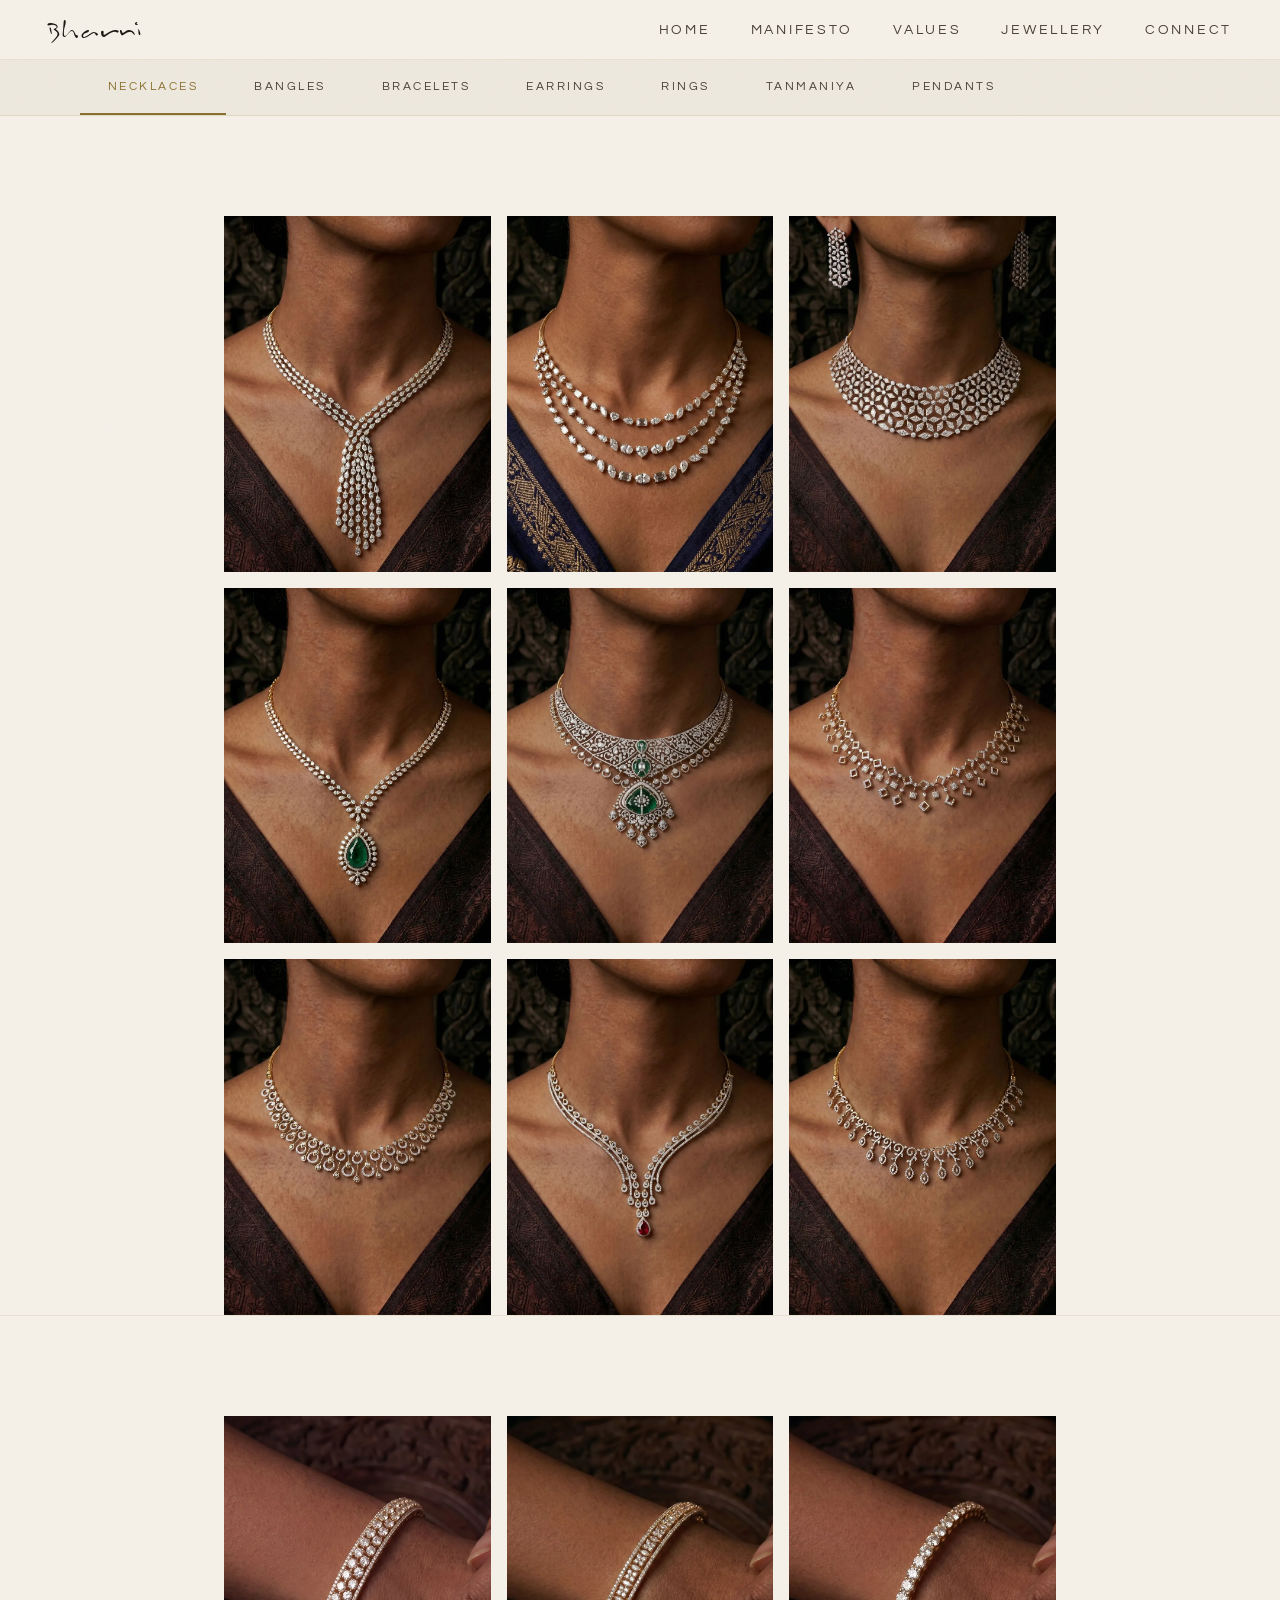
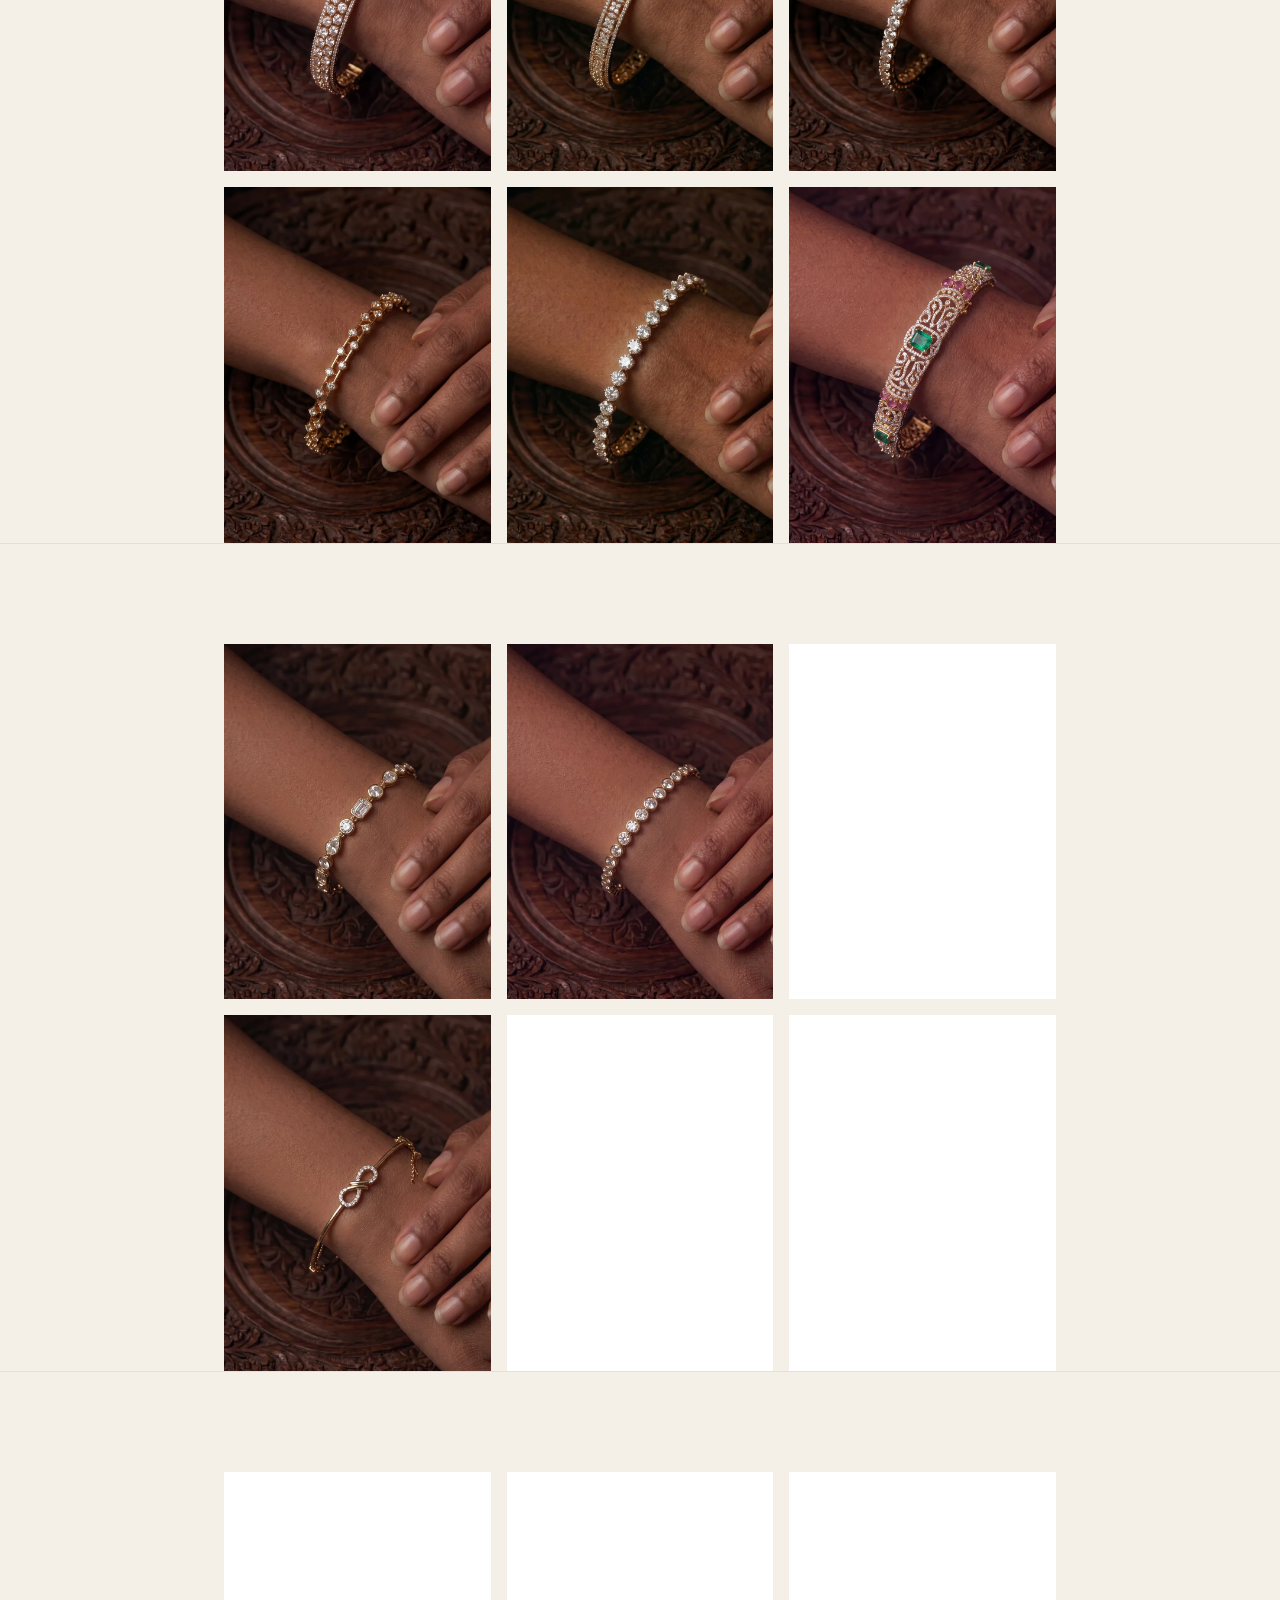
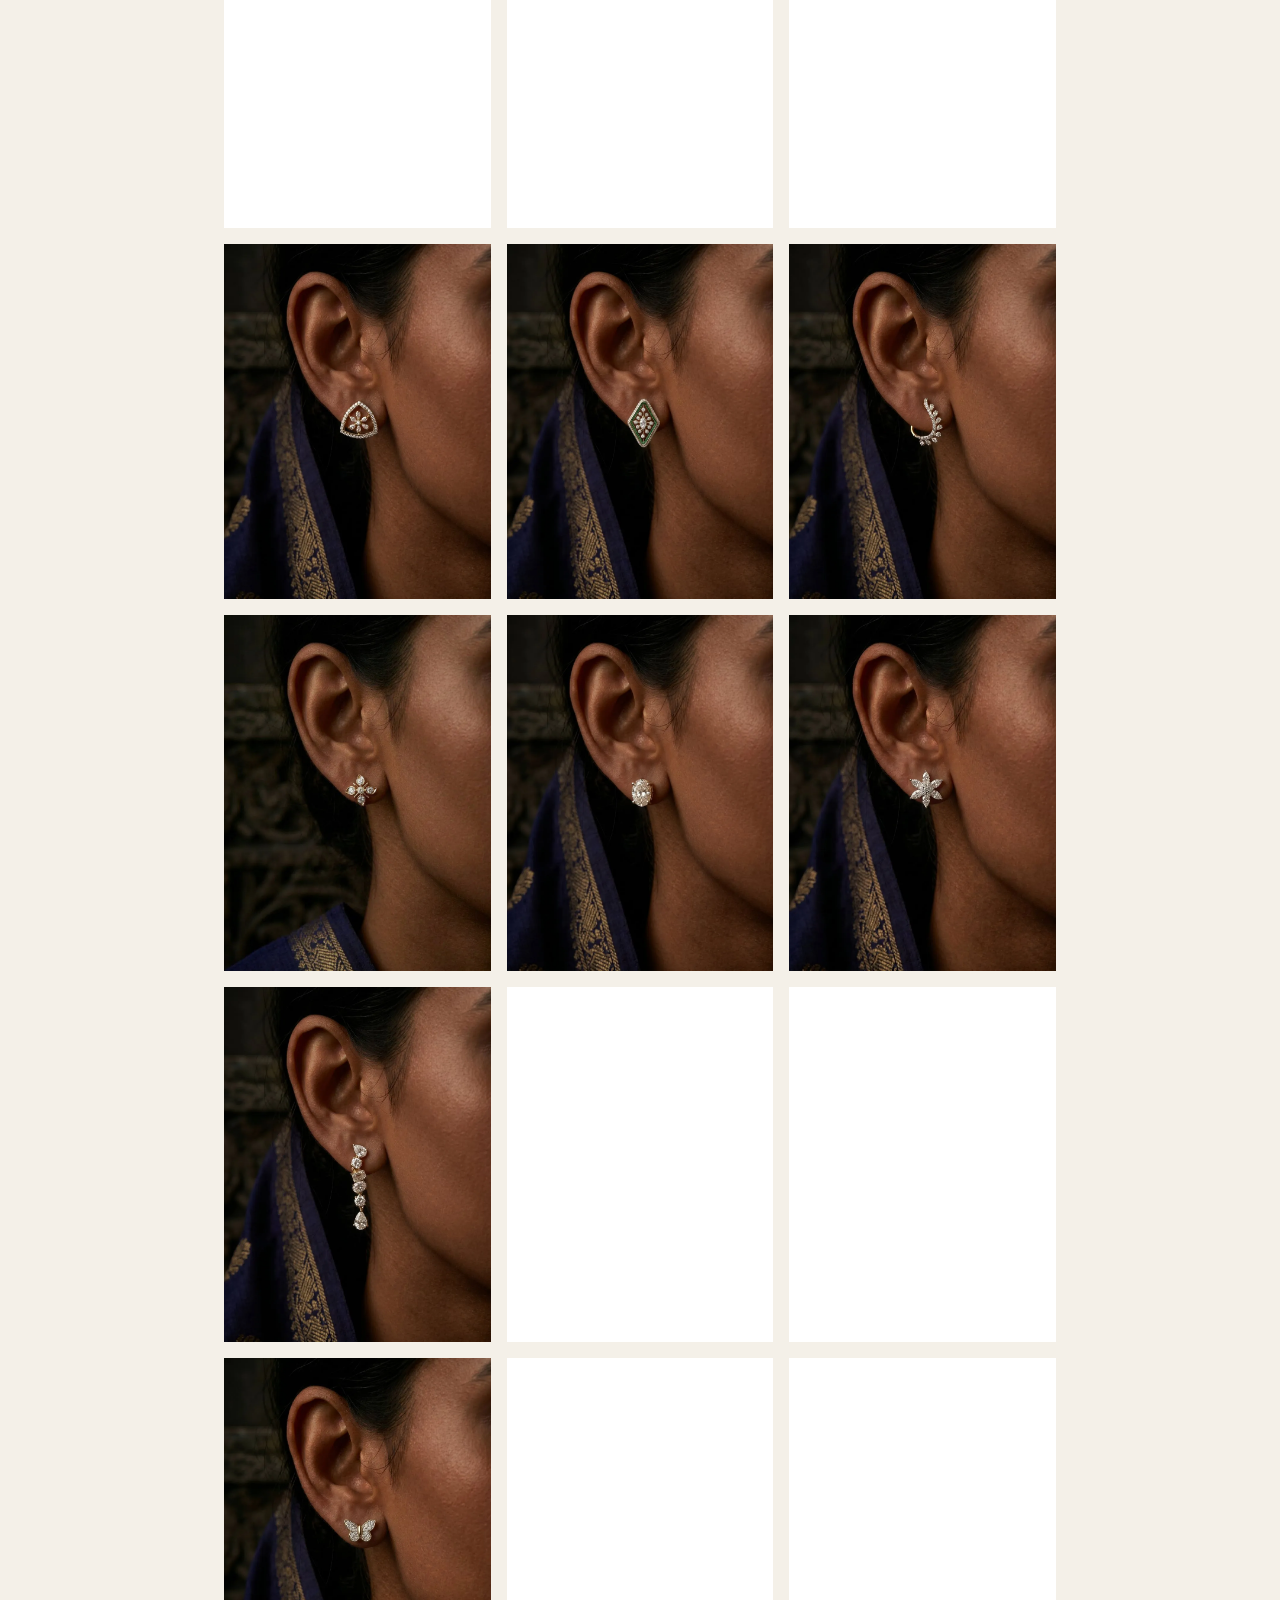
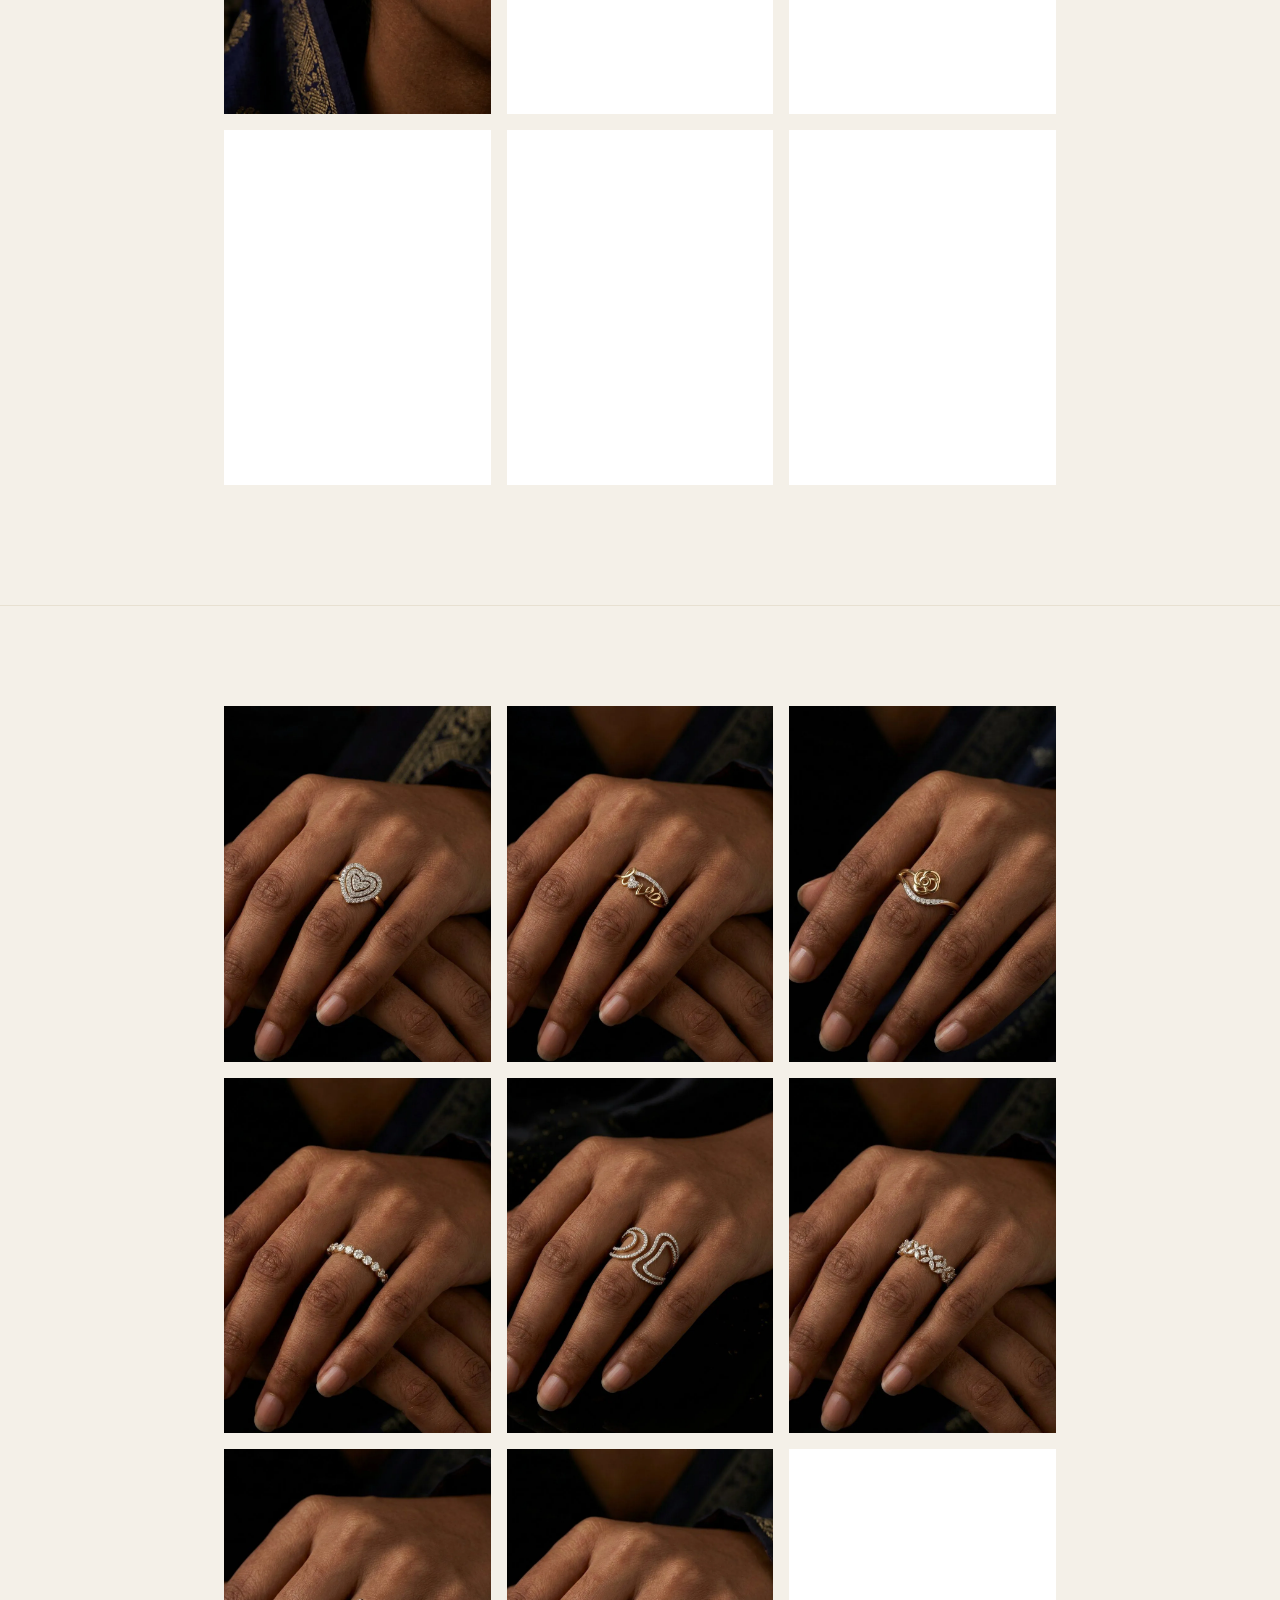
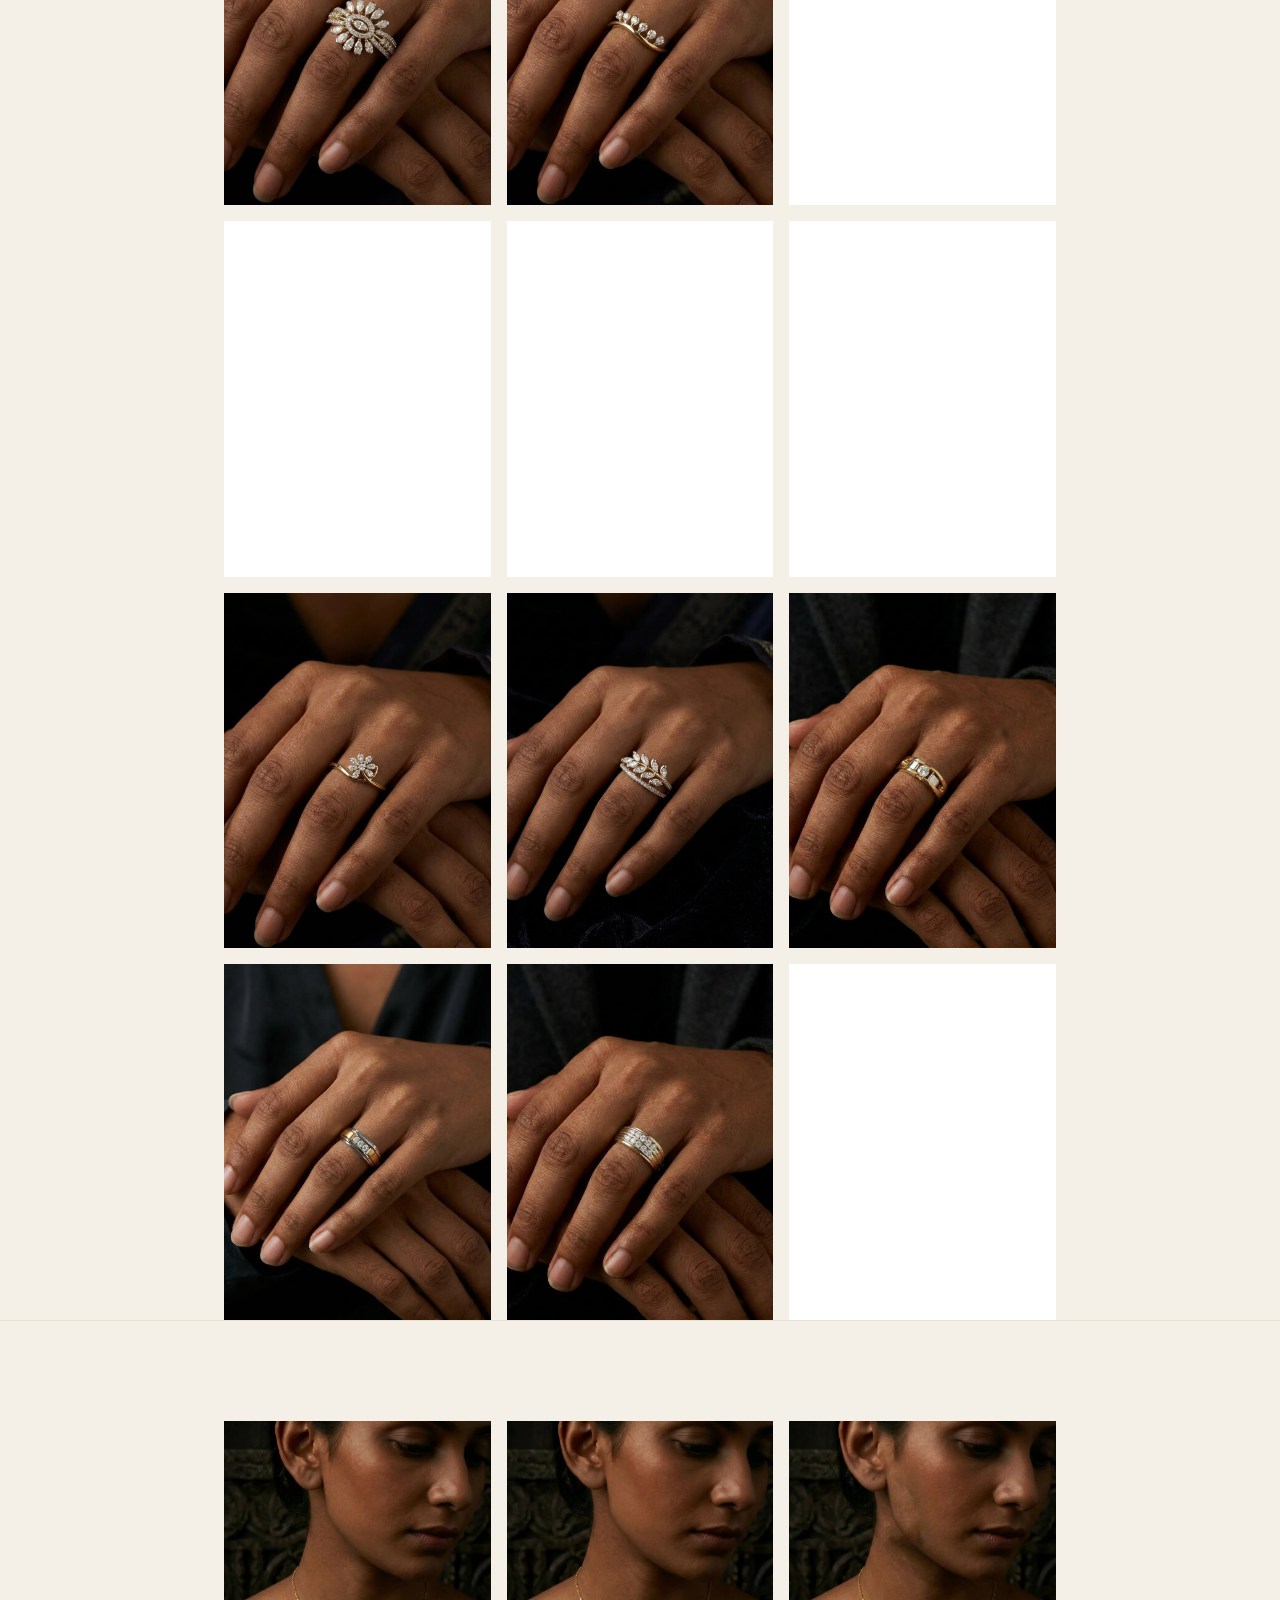
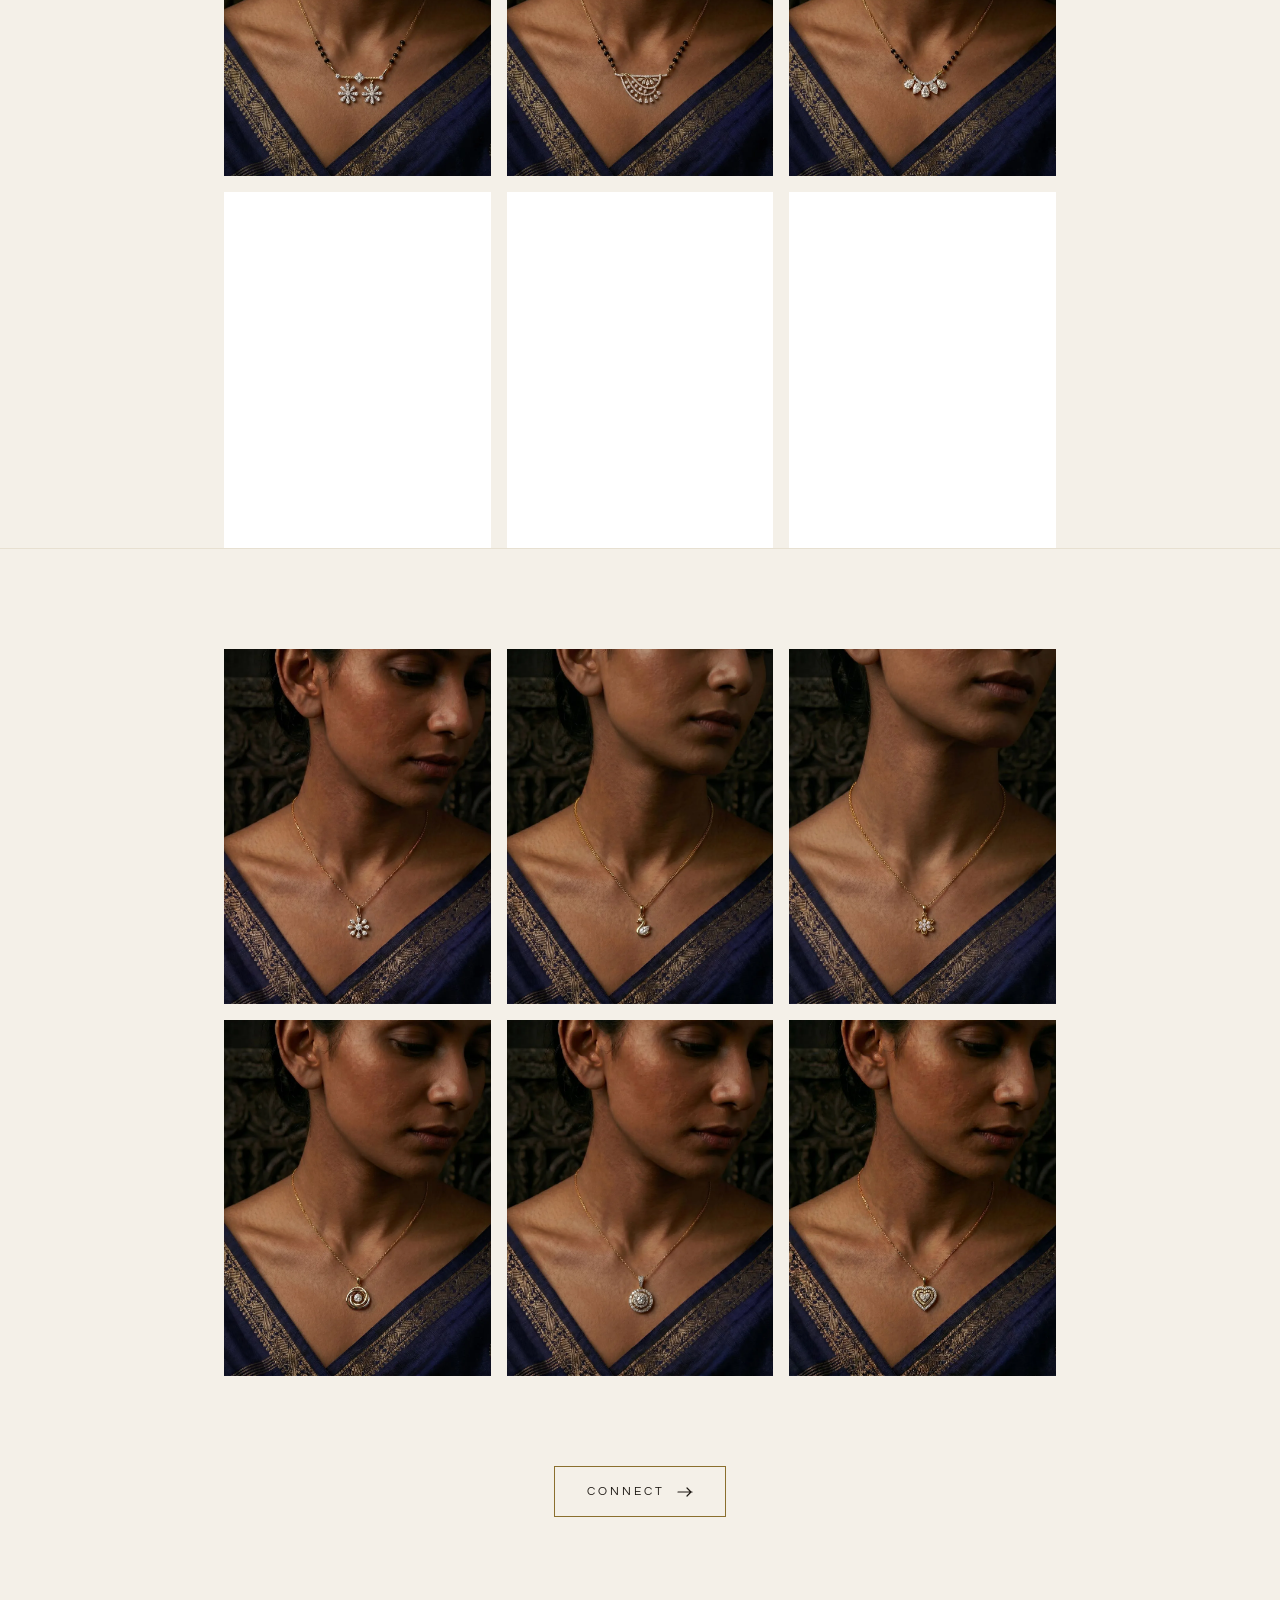
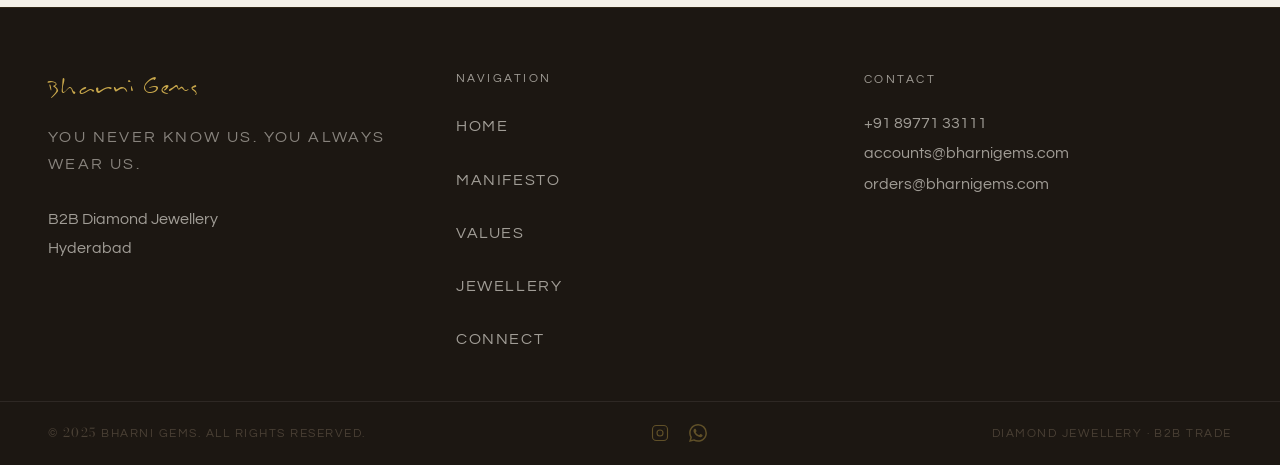
==== pages/collections_light.html @ ff501862 "Initial commit" ====
<!DOCTYPE html>
<html lang="en">
<head>
  <meta charset="UTF-8">
  <meta name="viewport" content="width=device-width, initial-scale=1.0">
  <link rel="preconnect" href="https://fonts.googleapis.com">
  <link rel="preconnect" href="https://fonts.gstatic.com" crossorigin>
  <link rel="stylesheet" href="https://fonts.googleapis.com/css2?family=Questrial&family=Cinzel:wght@400;500&family=Bodoni+Moda:opsz,wght@6..96,400;6..96,500&display=swap">

  <title>Collections — Bharni</title>
  <link rel="stylesheet" href="../assets/css/global.css">
  <style>
    /* ── Sticky tab nav ─────────────────────────────────────── */
    .cat-tabs {
      position: sticky; top: calc(60px + env(safe-area-inset-top, 0px)); z-index: 100;
      display: flex; gap: 0;
      background: #ede8de;
      border-bottom: 1px solid var(--line);
      padding: 0 80px;
      overflow-x: auto; scrollbar-width: none;
      transition: top 0.3s cubic-bezier(0.4,0,0.2,1);
    }
    .cat-tabs::-webkit-scrollbar { display: none; }
    .cat-tab {
      font-family: var(--font-body);
      font-size: 0.78rem; font-weight: 400;
      letter-spacing: 0.2em; text-transform: uppercase;
      color: #4a4035; padding: 20px 28px;
      border-bottom: 2px solid transparent;
      cursor: pointer; background: none;
      border-top: none; border-left: none; border-right: none;
      white-space: nowrap;
      transition: color 0.2s, border-color 0.2s;
    }
    .cat-tab:hover { color: var(--gold); }
    .cat-tab.active { color: var(--gold); border-bottom-color: var(--gold); }

    /* ── Page body ──────────────────────────────────────────── */
    .coll-body { padding: 0 0 120px; }

    /* ── Category section ───────────────────────────────────── */
    .cat-section {
      padding-top: 100px;
      border-top: 1px solid rgba(138,111,46,0.1);
    }
    .cat-section:first-child { border-top: none; }

    /* ── Category header ────────────────────────────────────── */
    .cat-header {
      text-align: center;
      padding: 0 80px 80px;
      border-bottom: 1px solid var(--line);
      margin-bottom: 100px;
    }
    .cat-header .section-label { display: block; margin-bottom: 16px; }
    .cat-title {
      font-family: var(--font-display);
      font-size: clamp(3rem, 6vw, 5.5rem);
      font-weight: 300; line-height: 1;
      color: #1c1712;
    }
    .cat-title em { color: var(--gold); font-style: normal; }
    .cat-desc {
      font-family: var(--font-display);
      font-size: 1.38rem; letter-spacing: 0.06em;
      color: #3a3028; margin-top: 20px;
    }

    /* ── Grid ───────────────────────────────────────────────── */
    .product-grid {
      width: 65%; margin: 0 auto;
      display: grid;
      grid-template-columns: repeat(3, 1fr);
      gap: 16px;
    }

    /* ── Card ───────────────────────────────────────────────── */
    .pcard {
      display: block; text-decoration: none;
      position: relative; background: #f4f0e8;
      overflow: hidden; cursor: pointer;
      transition: opacity 0.4s ease;
    }
    .pcard:hover { opacity: 0.85; }
    .pcard::after {
      content: ''; position: absolute; inset: 0;
      border: 1px solid rgba(201,168,76,0);
      transition: border-color 0.4s ease;
      pointer-events: none; z-index: 3;
    }
    .pcard:hover::after { border-color: rgba(201,168,76,0.5); }
    .pcard__images {
      position: relative; aspect-ratio: 3/4;
      overflow: hidden; background: #f4f0e8;
    }
    .pcard__img-product,
    .pcard__img-model {
      position: absolute; inset: 0;
      width: 100%; height: 100%;
      transition: opacity 0.7s ease;
    }
    .pcard__img-product { object-fit: cover; opacity: 1; z-index: 1; }
    .pcard__img-model   { object-fit: contain; background: inherit; opacity: 0; z-index: 2; padding: 8%; }
    @media (hover: hover) {
      .pcard:hover .pcard__img-product { opacity: 0; }
      .pcard:hover .pcard__img-model   { opacity: 1; }
    }
    .pcard.flipped .pcard__img-product { opacity: 0; }
    .pcard.flipped .pcard__img-model   { opacity: 1; }

    /* ── Trade bar ──────────────────────────────────────────── */
    .trade-bar {
      width: 65%; margin: 80px auto 0;
      padding: 52px 64px;
      background: #ede8de;
      border: 1px solid rgba(138,111,46,0.15);
      display: flex; align-items: center;
      justify-content: space-between; gap: 40px;
    }
    .trade-bar h3 {
      font-family: var(--font-display);
      font-size: clamp(1.495rem, 2.3vw, 1.84rem); font-weight: 400; letter-spacing: 0.05em;
      color: #1c1712; margin-bottom: 8px;
    }
    .trade-bar p { font-size: 1.38rem; letter-spacing: 0.02em; color: #3a3028; }

    /* ── Section spacer ─────────────────────────────────────── */
    .section-end { padding-bottom: 120px; }
    .coll-cta { padding: 90px clamp(24px,6vw,80px); text-align: center; background: #f4f0e8; }

    .single-trade-bar {
      display: flex;
      align-items: center;
      justify-content: space-between;
      padding: 32px 80px;
      border-top: 1px solid var(--line);
      margin-top: 40px;
    }

    .single-trade-bar p {
      font-size: 1.38rem;
      color: #3a3028;
      letter-spacing: 0.04em;
    }

    /* ── Mobile ──────────────────────────────────────────── */
    @media (max-width: 768px) {
      /* Scrollable tabs - no wrapping */
      .cat-tabs {
        padding: 0 12px;
        top: calc(56px + env(safe-area-inset-top, 0px));
        gap: 4px;
        justify-content: flex-start;
        overflow-x: auto;
        -webkit-overflow-scrolling: touch;
        scrollbar-width: none;
        flex-wrap: nowrap;
      }
      .cat-tabs::-webkit-scrollbar { display: none; }
      /* When nav hides, tabs slide flush to top as one unit */
      .nav-hidden ~ * .cat-tabs,
      .cat-tabs.tabs-hidden { top: 0 !important; }
      .cat-tab {
        font-size: 0.78rem;
        padding: 12px 14px;
        letter-spacing: 0.14em;
        flex-shrink: 0;
        white-space: nowrap;
      }
      .cat-section   { padding-top: 60px; }
      .cat-header    { padding: 0 16px 28px; margin-bottom: 32px; }
      .cat-header h2,
      .cat-title     { font-size: clamp(3rem, 6vw, 5.5rem); }
      .product-grid  { width: 100%; padding: 0 12px; grid-template-columns: 1fr; gap: 12px; }
      .collections-end-cta { padding: 56px 16px; }
      .trade-bar     { width: 100%; padding: 28px 16px; flex-direction: column; gap: 16px; text-align: center; }
    }

    /* ── Small mobile ─────────────────────────────────────── */
    @media (max-width: 430px) {
      .product-grid  { padding: 0 8px; gap: 6px; }
      .cat-header    { padding: 0 12px 24px; }
    }


  

    </style>



  <style>
/* ── LIGHT THEME — loaded last, overrides all ── */
/* ═══════════════════════════════════════════════════════════════
   BHARNI GEMS — LIGHT / CREAM THEME
   Premium cream ground. Deep ink. Warm gold.
   Same DNA, different mood. Every page, fully considered.
   ═══════════════════════════════════════════════════════════════ */

/* ── Token Overrides ────────────────────────────────────────── */
:root {
  --black:        #f4f0e8;
  --obsidian:     #ede8de;
  --obsidian-2:   #e5dfd3;
  --obsidian-3:   #d9d1c4;
  --gold:         #8a6f2e;
  --gold-light:   #9a7f3a;
  --gold-dim:     #b89840;
  --champagne:    #1c1712;
  --champagne-2:  #2e261c;
  --white:        #1c1712;
  --muted:        #4a4035;
  --line:         rgba(138,111,46,0.18);
}

/* ── Base ───────────────────────────────────────────────────── */
body           { background: #f4f0e8 !important; color: #1c1712 !important; }
.reveal { opacity: 1 !important; transform: none !important; }

body::before   { opacity: 0.18 !important; }

::-webkit-scrollbar-track { background: #f4f0e8 !important; }
::-webkit-scrollbar-thumb { background: #b89840 !important; }
::selection    { background: rgba(138,111,46,0.2) !important; color: #1c1712 !important; }

/* ── Nav ────────────────────────────────────────────────────── */
/* Nav is ALWAYS opaque cream on the jewellery page (content is always beneath it) */
.nav, .nav.scrolled { background: #f4f0e8 !important; border-color: rgba(138,111,46,0.12) !important; }
.nav { padding-top: env(safe-area-inset-top, 0px); height: calc(var(--nav-h) + env(safe-area-inset-top, 0px)) !important; box-sizing: border-box; }
/* Fill the notch/status-bar strip above the nav with the same cream so nothing shows through */
.nav::before { content: ''; position: absolute; left: 0; right: 0; bottom: 100%; height: env(safe-area-inset-top, 0px); background: #f4f0e8; }
/* The category tab bar also always opaque, sitting flush under the nav */
.cat-tabs { background: #ede8de !important; }
.nav[data-bg="light"] .nav__logo { color: #1c1712 !important; }
.nav[data-bg="light"] .nav__logo:hover span { color: #8a6f2e !important; }
.nav[data-bg="light"] .nav__links a { color: #4a4035 !important; }
.nav[data-bg="light"] .nav__links a:hover, .nav[data-bg="light"] .nav__links a.active { color: #8a6f2e !important; }
.nav[data-bg="dark"] .nav__hamburger span { background: #ffffff !important; }
.nav[data-bg="light"] .nav__hamburger span { background: #1c1712 !important; }
.nav[data-bg="brown"] .nav__hamburger span { background: #ffffff !important; }
/* Mobile overlay — keep dark */
@media (max-width:768px) {
  .nav__links  { background: rgba(28,23,18,0.98) !important; }
  .nav__links a { color: #f4f0e8 !important; }
  .nav__links a.active { color: #c9a84c !important; }
}

/* ── Typography ─────────────────────────────────────────────── */
em             { color: #8a6f2e !important; }
.section-label { color: #8a6f2e !important; }
.display-1, .display-2, .display-3 { color: #1c1712 !important; }
.body-text     { color: #2e261c !important; }
.t-whisper     { color: #3a3028 !important; }
.t-statement   { color: #1c1712 !important; }
.t-statement em{ color: #8a6f2e !important; }
.gold-rule     { background: #8a6f2e !important; }
.divider::before, .divider::after { background: linear-gradient(90deg,transparent,rgba(138,111,46,0.25),transparent) !important; }
.divider__diamond { background: #8a6f2e !important; }

/* ── Buttons ────────────────────────────────────────────────── */
.btn           { color: #1c1712 !important; border-color: #8a6f2e !important; background: transparent !important; }
.btn:hover     { background: #8a6f2e !important; color: #f4f0e8 !important; }

/* ── Page hero (inner pages) ────────────────────────────────── */
.page-hero     { border-bottom-color: rgba(138,111,46,0.15) !important; }
.page-hero__bg { background: linear-gradient(145deg, #e5dfd3 0%, #cec6b8 100%) !important; }
.page-hero__bg::after { background: linear-gradient(to top, #f4f0e8, transparent) !important; }
.page-hero__title { color: #1c1712 !important; }
.page-hero__number { color: rgba(138,111,46,0.07) !important; }

/* ── Trade CTA — dark block for contrast punch ──────────────── */
.trade-cta              { background: #1c1712 !important; }
.trade-cta .section-label { color: rgba(201,168,76,0.65) !important; }
.trade-cta__title       { color: #f4f0e8 !important; }
.trade-cta__title em    { color: #c9a84c !important; }
.trade-cta__sub         { color: rgba(244,240,232,0.72) !important; }
.trade-cta__corner      { border-color: rgba(201,168,76,0.25) !important; }
.trade-cta .btn         { color: #f4f0e8 !important; border-color: rgba(201,168,76,0.4) !important; }
.trade-cta .btn:hover   { background: #c9a84c !important; color: #1c1712 !important; border-color: #c9a84c !important; }

/* ── Footer — keep dark ─────────────────────────────────────── */
footer, footer .footer  { background: #1c1712 !important; }
.footer__brand          { color: #c9a84c !important; }
.footer__tagline        { color: rgba(244,240,232,0.5) !important; }
.footer__links a, .footer__contact a { color: rgba(244,240,232,0.62) !important; }
.footer__links a:hover, .footer__contact a:hover { color: #c9a84c !important; }
.footer__bottom         { border-top-color: rgba(244,240,232,0.08) !important; }
.footer__copy           { color: rgba(244,240,232,0.32) !important; }
.footer__social-link    { color: rgba(201,168,76,0.4) !important; }
.footer__social-link:hover { color: #c9a84c !important; }
footer p[style]         { color: rgba(244,240,232,0.62) !important; }

/* ════════════════════════════════════════
   HOME PAGE (index.html / index_light.html)
   ════════════════════════════════════════ */

/* Hero video stays dark — it's a full-bleed video */
/* Hero video — keep overlay exactly as dark, no change */
/* .hero__overlay intentionally NOT overridden */
.hero__tagline  { color: #8a6f2e !important; }
.hero__scroll-label { color: #8a6f2e !important; }
.hero__scroll-line  { background: #8a6f2e !important; }
.hero__corner   { border-color: rgba(138,111,46,0.3) !important; }

/* Philosophy */
.philosophy     { background: #ede8de !important; }
.philosophy__quote { color: #1c1712 !important; }
.philosophy__quote em { color: #8a6f2e !important; }
.philosophy .body-text { color: #3a3028 !important; }

/* Collections section */
.collections    { background: #f4f0e8 !important; }
.coll-meta      { background: #f4f0e8 !important; }
.coll-meta__name { color: #1c1712 !important; }
.coll-corner    { border-color: rgba(138,111,46,0.25) !important; }

/* 7P's */
.values         { background: #f4f0e8 !important; }
.values__intro .display-2 { color: #1c1712 !important; }
.values__body-text { color: rgba(28,23,18,0.6) !important; }
.p-scene        { border-top-color: rgba(138,111,46,0.12) !important; }
.p-scene__title { color: #1c1712 !important; }
.p-scene__rule  { background: #8a6f2e !important; }
.p-scene__hook  { color: #8a6f2e !important; }
.p-scene__text  { color: rgba(28,23,18,0.72) !important; }
.p-motif-stroke      { stroke: rgba(138,111,46,0.5) !important; }
.p-motif-stroke-soft { stroke: rgba(138,111,46,0.28) !important; }
.p-motif-fill-soft   { fill:   rgba(138,111,46,0.06) !important; }

/* ════════════════════════════════════════
   COLLECTIONS PAGE
   ════════════════════════════════════════ */
.cat-tabs       { background: #ede8de !important; border-bottom-color: rgba(138,111,46,0.15) !important; }
.cat-tab        { color: #4a4035 !important; }
.cat-tab:hover  { color: #8a6f2e !important; }
.cat-tab.active { color: #8a6f2e !important; border-bottom-color: #8a6f2e !important; }
.cat-section    { border-top-color: rgba(138,111,46,0.12) !important; }
.cat-header     { border-bottom-color: rgba(138,111,46,0.12) !important; }
.cat-title      { color: #1c1712 !important; }
.cat-desc       { color: #3a3028 !important; }
.pcard          { background: #e5dfd3 !important; }
.pcard::after   { border-color: rgba(138,111,46,0) !important; }
.pcard:hover::after { border-color: rgba(138,111,46,0.4) !important; }
.pcard__images  { background: #d9d1c4 !important; }
/* Product images stay as-is on cream — natural light look */
.trade-bar      { background: #ede8de !important; border-color: rgba(138,111,46,0.15) !important; }
.trade-bar h3   { color: #1c1712 !important; }
.trade-bar p    { color: #3a3028 !important; }
.single-trade-bar { border-top-color: rgba(138,111,46,0.12) !important; }
.single-trade-bar p { color: #3a3028 !important; }

/* ════════════════════════════════════════
   MANIFESTO PAGE
   ════════════════════════════════════════ */

/* Video hero — stays dark naturally (video bg) */
/* Content below the video */
.manifesto-body { background: #f4f0e8 !important; }
.manifesto-body p { color: rgba(28,23,18,0.85) !important; }
.manifesto-body h2 { color: rgba(138,111,46,0.8) !important; }
.manifesto-body h2::before { background: rgba(138,111,46,0.35) !important; }
.manifesto-intro { color: #1c1712 !important; border-bottom-color: rgba(138,111,46,0.15) !important; }
.manifesto-intro .intro-quiet { color: rgba(28,23,18,0.82) !important; }
.manifesto-section { border-bottom-color: rgba(138,111,46,0.12) !important; }
.manifesto-pull { color: #1c1712 !important; }
.manifesto-pull em { color: #8a6f2e !important; }
.t-statement    { color: #1c1712 !important; }
.hl             { color: #1c1712 !important; border-bottom-color: rgba(138,111,46,0.3) !important; }
.hl-gold        { color: #8a6f2e !important; }
/* 7P grid on manifesto */
.seven-p        { background: rgba(138,111,46,0.12) !important; border-color: rgba(138,111,46,0.12) !important; }
.seven-p__item  { background: #f4f0e8 !important; }
.seven-p__item:hover { background: #ede8de !important; }
.seven-p__num   { color: rgba(138,111,46,0.18) !important; }
.seven-p__title { color: #1c1712 !important; }
.seven-p__text  { color: #3a3028 !important; }

/* ════════════════════════════════════════
   VISION PAGE
   ════════════════════════════════════════ */

/* Video hero — stays dark (video) */
/* Statement block */
.vision-statement { background: #ede8de !important; border-bottom-color: rgba(138,111,46,0.12) !important; }
.vision-statement::before { color: rgba(138,111,46,0.04) !important; }
.vision-statement__line { color: #1c1712 !important; }
.vision-statement__line--gold { color: #8a6f2e !important; }
.vision-statement__rule { background: rgba(138,111,46,0.25) !important; }
.vision-statement__context-text { color: #3a3028 !important; }

/* Explanation */
.vision-explanation { background: #f4f0e8 !important; border-bottom-color: rgba(138,111,46,0.12) !important; }
.vision-explanation__heading { color: #1c1712 !important; }
.vision-explanation__heading em { color: #8a6f2e !important; }
.vision-para    { border-bottom-color: rgba(138,111,46,0.12) !important; }
.vision-para:first-child { border-top-color: rgba(138,111,46,0.12) !important; }
.vision-para__num { color: rgba(138,111,46,0.1) !important; }
.vision-para:hover .vision-para__num { color: rgba(138,111,46,0.55) !important; }
.vision-para__title { color: #8a6f2e !important; }
.vision-para__key { color: #1c1712 !important; }
.vision-para__key em { color: #8a6f2e !important; }
.vision-para__body { color: #3a3028 !important; }

/* Pull quote */
.vision-pullquote { background: #ede8de !important; border-bottom-color: rgba(138,111,46,0.12) !important; }
.vision-pullquote::before { background: radial-gradient(ellipse 60% 70% at 50% 50%, rgba(138,111,46,0.06) 0%, transparent 65%) !important; }
.vision-pullquote__rule { background: linear-gradient(to bottom, transparent, rgba(138,111,46,0.28)) !important; }
.vision-pullquote__rule--bottom { background: linear-gradient(to bottom, rgba(138,111,46,0.28), transparent) !important; }
.vision-pullquote__quote { color: #1c1712 !important; }
.vision-pullquote__quote em { color: #8a6f2e !important; }

/* Pillars */
.vision-pillars { background: #f4f0e8 !important; border-bottom-color: rgba(138,111,46,0.12) !important; }
.vision-pillar  { border-bottom-color: rgba(138,111,46,0.12) !important; }
.vision-pillar:first-child { border-top-color: rgba(138,111,46,0.12) !important; }
.vision-pillar__num { color: rgba(138,111,46,0.1) !important; }
.vision-pillar:hover .vision-pillar__num { color: rgba(138,111,46,0.55) !important; }
.vision-pillar__title { color: #1c1712 !important; }
.vision-pillar__text { color: #3a3028 !important; }
.vision-pillar__text em { color: #3a3028 !important; font-style: normal; }

/* Close / Karma section */
.vision-close   { border-top-color: rgba(138,111,46,0.12) !important; }
.vision-close__bg { background: radial-gradient(ellipse 50% 60% at 50% 50%, rgba(138,111,46,0.06) 0%, transparent 65%) !important; }

/* ════════════════════════════════════════
   CONTACT PAGE
   ════════════════════════════════════════ */

/* Video hero stays dark */
/* Info panel */
.contact-body   { background: #f4f0e8 !important; }
.contact-info   { border-right-color: rgba(138,111,46,0.12) !important; }
.contact-info__statement { color: #1c1712 !important; }
.contact-info__statement .quiet { color: #3a3028 !important; }
.contact-info__statement em { color: #8a6f2e !important; }
.contact-detail__label  { color: #8a6f2e !important; opacity: 0.8 !important; }
.contact-detail__value  { color: #1c1712 !important; }
.contact-detail__value a { color: #1c1712 !important; }
.contact-detail__value a:hover { color: #8a6f2e !important; }
.contact-info__hours    { border-top-color: rgba(138,111,46,0.12) !important; }
.contact-info__hours p  { color: #3a3028 !important; }

/* Form */
.contact-form__heading  { color: #1c1712 !important; }
.contact-form__sub      { color: #3a3028 !important; }
.form-label             { color: rgba(138,111,46,0.55) !important; }
.form-input, .form-select, .form-textarea {
  border-bottom-color: rgba(138,111,46,0.22) !important;
  color: #1c1712 !important;
  background: transparent !important;
}
.form-input::placeholder, .form-textarea::placeholder { color: rgba(28,23,18,0.25) !important; }
.form-input:focus, .form-select:focus, .form-textarea:focus { border-bottom-color: #8a6f2e !important; }
.form-select option     { background: #ede8de !important; color: #1c1712 !important; }
.form-check input[type="checkbox"] { border-color: rgba(138,111,46,0.3) !important; }
.form-check input[type="checkbox"]:checked { background: #8a6f2e !important; border-color: #8a6f2e !important; }
.form-check input[type="checkbox"]:checked::after { border-color: #f4f0e8 !important; }
.form-check label       { color: #3a3028 !important; }
.form-submit            { border-top-color: rgba(138,111,46,0.12) !important; }
.form-submit__note      { color: #3a3028 !important; }
.form-success__icon     { border-color: #8a6f2e !important; }
.form-success h3        { color: #1c1712 !important; }
.form-success p         { color: #3a3028 !important; }

  
@media (max-width: 768px) {
  .nav { padding: 0 20px; }
  .cat-tabs { padding: 0 8px !important; }
  .cat-tab { padding: 16px 10px !important; font-size: 0.7rem !important; letter-spacing: 0.1em !important; }
  .product-grid { width: 100% !important; grid-template-columns: 1fr !important; gap: 12px !important; }
  .pcard__images { aspect-ratio: 3/4 !important; }
  .cat-header { padding: 0 20px 40px !important; }
  .cat-title { font-size: clamp(2rem, 8vw, 3rem) !important; }
  .footer { grid-template-columns: 1fr !important; gap: 32px !important; padding: 48px 20px 32px !important; }
  .footer__bottom { flex-direction: column !important; gap: 10px !important; text-align: center !important; padding: 20px !important; }
}

/* Hide sticky category tabs while the mobile menu overlay is open */
body:has(.nav__links.open) .cat-tabs { opacity: 0 !important; pointer-events: none !important; visibility: hidden !important; }
</style>
</head>
<body>

  <nav class="nav">
    <a class="nav__logo" href="../index.html"><span style="font-family:var(--font-brand);font-size: 1.8rem;font-weight:normal;letter-spacing:0.02em;text-transform:none">Bharni</span></a>
    <ul class="nav__links" id="navLinks">
      <li><a href="../index.html">Home</a></li>
      <li><a href="manifesto_light.html">Manifesto</a></li>
      <li><a href="values_light.html">Values</a></li>
      <li><a href="collections_light.html">Jewellery</a></li>
      <li><a href="contact_light.html">Connect</a></li>
    </ul>
    <button class="nav__hamburger" id="navHamburger" aria-label="Menu">
      <span></span><span></span><span></span>
    </button>
  </nav>

  <!-- ── Sticky category tabs ──────────────────────────────── -->
  <div style="height:60px;"></div>
  <div class="cat-tabs" id="catTabs">
    <button class="cat-tab active" onclick="scrollToSection('necklaces', this)">Necklaces</button>
    <button class="cat-tab" onclick="scrollToSection('bangles', this)">Bangles</button>
    <button class="cat-tab" onclick="scrollToSection('bracelets', this)">Bracelets</button>
    <button class="cat-tab" onclick="scrollToSection('earrings', this)">Earrings</button>
    <button class="cat-tab" onclick="scrollToSection('rings', this)">Rings</button>
    <button class="cat-tab" onclick="scrollToSection('sets', this)">Tanmaniya</button>
    <button class="cat-tab" onclick="scrollToSection('pendants', this)">Pendants</button>
  </div>

  <div class="coll-body">

    <!-- ════════════════════════════════════════════════════════
         01 · RINGS
    ═════════════════════════════════════════════════════════ -->
    <section id="necklaces" class="cat-section">
      <div class="product-grid">
          <div class="pcard" style="background:#000000 !important"><div class="pcard__images" style="background:#000000 !important"><img loading="eager" decoding="async" class="pcard__img-product" src="../assets/images/necklaces/necklace-11-model.webp" alt="Diamond necklace 11 worn by model | Bharni"><img loading="lazy" decoding="async" class="pcard__img-model" style="background:#000000 !important" src="../assets/images/necklaces/necklace-11-product.webp" alt="Diamond necklace 11 - product shot | Bharni"></div></div>
          <div class="pcard" style="background:#000000 !important"><div class="pcard__images" style="background:#000000 !important"><img loading="eager" decoding="async" class="pcard__img-product" src="../assets/images/necklaces/necklace-07-model.webp" alt="Diamond necklace 7 worn by model | Bharni"><img loading="lazy" decoding="async" class="pcard__img-model" style="background:#000000 !important" src="../assets/images/necklaces/necklace-07-product.webp" alt="Diamond necklace 7 - product shot | Bharni"></div></div>
          <div class="pcard" style="background:#000000 !important"><div class="pcard__images" style="background:#000000 !important"><img loading="eager" decoding="async" class="pcard__img-product" src="../assets/images/necklaces/necklace-08-model.webp" alt="Diamond necklace 8 worn by model | Bharni"><img loading="lazy" decoding="async" class="pcard__img-model" style="background:#000000 !important" src="../assets/images/necklaces/necklace-08-product.webp" alt="Diamond necklace 8 - product shot | Bharni"></div></div>
          <div class="pcard" style="background:#000000 !important"><div class="pcard__images" style="background:#000000 !important"><img loading="eager" decoding="async" class="pcard__img-product" src="../assets/images/necklaces/necklace-02-model.webp" alt="Diamond necklace 2 worn by model | Bharni"><img loading="lazy" decoding="async" class="pcard__img-model" style="background:#000000 !important" src="../assets/images/necklaces/necklace-02-product.webp" alt="Diamond necklace 2 - product shot | Bharni"></div></div>
          <div class="pcard" style="background:#000000 !important"><div class="pcard__images" style="background:#000000 !important"><img loading="eager" decoding="async" class="pcard__img-product" src="../assets/images/necklaces/necklace-13-model.webp" alt="Diamond necklace 13 worn by model | Bharni"><img loading="lazy" decoding="async" class="pcard__img-model" style="background:#000000 !important" src="../assets/images/necklaces/necklace-13-product.webp" alt="Diamond necklace 13 - product shot | Bharni"></div></div>
          <div class="pcard" style="background:#000000 !important"><div class="pcard__images" style="background:#000000 !important"><img loading="eager" decoding="async" class="pcard__img-product" src="../assets/images/necklaces/necklace-04-model.webp" alt="Diamond necklace 4 worn by model | Bharni"><img loading="lazy" decoding="async" class="pcard__img-model" style="background:#000000 !important" src="../assets/images/necklaces/necklace-04-product.webp" alt="Diamond necklace 4 - product shot | Bharni"></div></div>
          <div class="pcard" style="background:#000000 !important"><div class="pcard__images" style="background:#000000 !important"><img loading="lazy" decoding="async" class="pcard__img-product" src="../assets/images/necklaces/necklace-05-model.webp" alt="Diamond necklace 5 worn by model | Bharni"><img loading="lazy" decoding="async" class="pcard__img-model" style="background:#000000 !important" src="../assets/images/necklaces/necklace-05-product.webp" alt="Diamond necklace 5 - product shot | Bharni"></div></div>
          <div class="pcard" style="background:#000000 !important"><div class="pcard__images" style="background:#000000 !important"><img loading="lazy" decoding="async" class="pcard__img-product" src="../assets/images/necklaces/necklace-06-model.webp" alt="Diamond necklace 6 worn by model | Bharni"><img loading="lazy" decoding="async" class="pcard__img-model" style="background:#000000 !important" src="../assets/images/necklaces/necklace-06-product.webp" alt="Diamond necklace 6 - product shot | Bharni"></div></div>
          <div class="pcard" style="background:#000000 !important"><div class="pcard__images" style="background:#000000 !important"><img loading="lazy" decoding="async" class="pcard__img-product" src="../assets/images/necklaces/necklace-12-model.webp" alt="Diamond necklace 12 worn by model | Bharni"><img loading="lazy" decoding="async" class="pcard__img-model" style="background:#000000 !important" src="../assets/images/necklaces/necklace-12-product.webp" alt="Diamond necklace 12 - product shot | Bharni"></div></div>
      </div>
    
    <!-- ════════════════════════════════════════════════════════
         03 · BANGLES
    ═════════════════════════════════════════════════════════ -->
    </section>

    <section id="bangles" class="cat-section">
      <div class="product-grid">
          <div class="pcard" style="background:#ffffff !important"><div class="pcard__images" style="background:#ffffff !important"><img loading="lazy" decoding="async" class="pcard__img-product" src="../assets/images/bangles/bangle-4-model.webp" alt="Diamond Bangle BG50789A"><img loading="lazy" decoding="async" class="pcard__img-model" style="background:#ffffff !important" src="../assets/images/bangles/bangle-4-product.webp" alt="Diamond Bangle BG50789A"></div></div>
          <div class="pcard" style="background:#ffffff !important"><div class="pcard__images" style="background:#ffffff !important"><img loading="lazy" decoding="async" class="pcard__img-product" src="../assets/images/bangles/bangle-6-model.webp" alt="Diamond Bangle LG37586"><img loading="lazy" decoding="async" class="pcard__img-model" style="background:#ffffff !important" src="../assets/images/bangles/bangle-6-product.webp" alt="Diamond Bangle LG37586"></div></div>
          <div class="pcard" style="background:#ffffff !important"><div class="pcard__images" style="background:#ffffff !important"><img loading="lazy" decoding="async" class="pcard__img-product" src="../assets/images/bangles/bangle-2-model.webp" alt="Diamond Bangle CBC00008"><img loading="lazy" decoding="async" class="pcard__img-model" style="background:#ffffff !important" src="../assets/images/bangles/bangle-2-product.webp" alt="Diamond Bangle CBC00008"></div></div>
          <div class="pcard" style="background:#ffffff !important"><div class="pcard__images" style="background:#ffffff !important"><img loading="lazy" decoding="async" class="pcard__img-product" src="../assets/images/bangles/bangle-3-model.webp" alt="Diamond Bangle BG1469"><img loading="lazy" decoding="async" class="pcard__img-model" style="background:#ffffff !important" src="../assets/images/bangles/bangle-3-product.webp" alt="Diamond Bangle BG1469"></div></div>
          <div class="pcard" style="background:#ffffff !important"><div class="pcard__images" style="background:#ffffff !important"><img loading="lazy" decoding="async" class="pcard__img-product" src="../assets/images/bangles/bangle-5-model.webp" alt="Diamond Bangle CCBC00007"><img loading="lazy" decoding="async" class="pcard__img-model" style="background:#ffffff !important" src="../assets/images/bangles/bangle-5-product.webp" alt="Diamond Bangle CCBC00007"></div></div>
          <div class="pcard" style="background:#ffffff !important"><div class="pcard__images" style="background:#ffffff !important"><img loading="lazy" decoding="async" class="pcard__img-product" src="../assets/images/bangles/bangle-1-model.webp" alt="Diamond Bangle CCBC00236"><img loading="lazy" decoding="async" class="pcard__img-model" style="background:#ffffff !important" src="../assets/images/bangles/bangle-1-product.webp" alt="Diamond Bangle CCBC00236"></div></div>
      </div>
    
    <!-- ════════════════════════════════════════════════════════
         04 · EARRINGS
    ═════════════════════════════════════════════════════════ -->
    </section>

    <section id="bracelets" class="cat-section">
      <div class="product-grid">
          <div class="pcard" style="background:#ffffff !important"><div class="pcard__images" style="background:#ffffff !important"><img loading="lazy" decoding="async" class="pcard__img-product" src="../assets/images/bracelets/bracelet-6-model.webp" alt="Bracelet BRQ10009HOC"><img loading="lazy" decoding="async" class="pcard__img-model" style="background:#ffffff !important" src="../assets/images/bracelets/bracelet-6-product.webp" alt="Bracelet BRQ10009HOC"></div></div>
          <div class="pcard" style="background:#ffffff !important"><div class="pcard__images" style="background:#ffffff !important"><img loading="lazy" decoding="async" class="pcard__img-product" src="../assets/images/bracelets/bracelet-8-model.webp" alt="Bracelet DBL24438"><img loading="lazy" decoding="async" class="pcard__img-model" style="background:#ffffff !important" src="../assets/images/bracelets/bracelet-8-product.webp" alt="Bracelet DBL24438"></div></div>
          <div class="pcard" style="background:#ffffff !important"><div class="pcard__images" style="background:#ffffff !important"><img loading="lazy" decoding="async" class="pcard__img-product" src="../assets/images/bracelets/bracelet-10-model.webp" alt="Bracelet DBL24487"><img loading="lazy" decoding="async" class="pcard__img-model" style="background:#ffffff !important" src="../assets/images/bracelets/bracelet-10-product.webp" alt="Bracelet DBL24487"></div></div>
          <div class="pcard" style="background:#ffffff !important"><div class="pcard__images" style="background:#ffffff !important"><img loading="lazy" decoding="async" class="pcard__img-product" src="../assets/images/bracelets/bracelet-3-model.webp" alt="Bracelet BRF10004FSF"><img loading="lazy" decoding="async" class="pcard__img-model" style="background:#ffffff !important" src="../assets/images/bracelets/bracelet-3-product.webp" alt="Bracelet BRF10004FSF"></div></div>
          <div class="pcard" style="background:#ffffff !important"><div class="pcard__images" style="background:#ffffff !important"><img loading="lazy" decoding="async" class="pcard__img-product" src="../assets/images/bracelets/bracelet-1-model.webp" alt="Bracelet ROB19246"><img loading="lazy" decoding="async" class="pcard__img-model" style="background:#ffffff !important" src="../assets/images/bracelets/bracelet-1-product.webp" alt="Bracelet ROB19246"></div></div>
          <div class="pcard" style="background:#ffffff !important"><div class="pcard__images" style="background:#ffffff !important"><img loading="lazy" decoding="async" class="pcard__img-product" src="../assets/images/bracelets/bracelet-5-model.webp" alt="Bracelet RDBR00149"><img loading="lazy" decoding="async" class="pcard__img-model" style="background:#ffffff !important" src="../assets/images/bracelets/bracelet-5-product.webp" alt="Bracelet RDBR00149"></div></div>




      </div>
    </section>

    <section id="earrings" class="cat-section">
      <div class="product-grid">
        
          <div class="pcard" style="background:#ffffff !important"><div class="pcard__images" style="background:#ffffff !important"><img loading="lazy" decoding="async" class="pcard__img-product" src="../assets/images/earrings/earring-03-model.webp" alt="Earring 3"><img loading="lazy" decoding="async" class="pcard__img-model" style="background:#ffffff !important" src="../assets/images/earrings/earring-03-product.webp" alt="Earring 3 product"></div></div>
          <div class="pcard" style="background:#ffffff !important"><div class="pcard__images" style="background:#ffffff !important"><img loading="lazy" decoding="async" class="pcard__img-product" src="../assets/images/earrings/earring-05-model.webp" alt="Earring 5"><img loading="lazy" decoding="async" class="pcard__img-model" style="background:#ffffff !important" src="../assets/images/earrings/earring-05-product.webp" alt="Earring 5 product"></div></div>
          <div class="pcard" style="background:#ffffff !important"><div class="pcard__images" style="background:#ffffff !important"><img loading="lazy" decoding="async" class="pcard__img-product" src="../assets/images/earrings/earring-06-model.webp" alt="Earring 6"><img loading="lazy" decoding="async" class="pcard__img-model" style="background:#ffffff !important" src="../assets/images/earrings/earring-06-product.webp" alt="Earring 6 product"></div></div>
        
          <div class="pcard" style="background:#ffffff !important"><div class="pcard__images" style="background:#ffffff !important"><img loading="lazy" decoding="async" class="pcard__img-product" src="../assets/images/earrings/earring-08-model.webp" alt="Earring 8"><img loading="lazy" decoding="async" class="pcard__img-model" style="background:#ffffff !important" src="../assets/images/earrings/earring-08-product.webp" alt="Earring 8 product"></div></div>
          <div class="pcard" style="background:#ffffff !important"><div class="pcard__images" style="background:#ffffff !important"><img loading="lazy" decoding="async" class="pcard__img-product" src="../assets/images/earrings/earring-09-model.webp" alt="Earring 9"><img loading="lazy" decoding="async" class="pcard__img-model" style="background:#ffffff !important" src="../assets/images/earrings/earring-09-product.webp" alt="Earring 9 product"></div></div>
          <div class="pcard" style="background:#ffffff !important"><div class="pcard__images" style="background:#ffffff !important"><img loading="lazy" decoding="async" class="pcard__img-product" src="../assets/images/earrings/earring-13-model.webp" alt="Earring 13"><img loading="lazy" decoding="async" class="pcard__img-model" style="background:#ffffff !important" src="../assets/images/earrings/earring-13-product.webp" alt="Earring 13 product"></div></div>
        
          <div class="pcard" style="background:#ffffff !important"><div class="pcard__images" style="background:#ffffff !important"><img loading="lazy" decoding="async" class="pcard__img-product" src="../assets/images/earrings/earring-14-model.webp" alt="Earring 14"><img loading="lazy" decoding="async" class="pcard__img-model" style="background:#ffffff !important" src="../assets/images/earrings/earring-14-product.webp" alt="Earring 14 product"></div></div>
          <div class="pcard" style="background:#ffffff !important"><div class="pcard__images" style="background:#ffffff !important"><img loading="lazy" decoding="async" class="pcard__img-product" src="../assets/images/earrings/earring-23-model.webp" alt="Earring 23"><img loading="lazy" decoding="async" class="pcard__img-model" style="background:#ffffff !important" src="../assets/images/earrings/earring-23-product.webp" alt="Earring 23 product"></div></div>
          <div class="pcard" style="background:#ffffff !important"><div class="pcard__images" style="background:#ffffff !important"><img loading="lazy" decoding="async" class="pcard__img-product" src="../assets/images/earrings/earring-24-model.webp" alt="Earring 24"><img loading="lazy" decoding="async" class="pcard__img-model" style="background:#ffffff !important" src="../assets/images/earrings/earring-24-product.webp" alt="Earring 24 product"></div></div>
        
          <div class="pcard" style="background:#ffffff !important"><div class="pcard__images" style="background:#ffffff !important"><img loading="lazy" decoding="async" class="pcard__img-product" src="../assets/images/earrings/earring-26-model.webp" alt="Earring 26"><img loading="lazy" decoding="async" class="pcard__img-model" style="background:#ffffff !important" src="../assets/images/earrings/earring-26-product.webp" alt="Earring 26 product"></div></div>
          <div class="pcard" style="background:#ffffff !important"><div class="pcard__images" style="background:#ffffff !important"><img loading="lazy" decoding="async" class="pcard__img-product" src="../assets/images/earrings/earring-29-model.webp" alt="Earring 29"><img loading="lazy" decoding="async" class="pcard__img-model" style="background:#ffffff !important" src="../assets/images/earrings/earring-29-product.webp" alt="Earring 29 product"></div></div>
          <div class="pcard" style="background:#ffffff !important"><div class="pcard__images" style="background:#ffffff !important"><img loading="lazy" decoding="async" class="pcard__img-product" src="../assets/images/earrings/earring-33-model.webp" alt="Earring 33"><img loading="lazy" decoding="async" class="pcard__img-model" style="background:#ffffff !important" src="../assets/images/earrings/earring-33-product.webp" alt="Earring 33 product"></div></div>
        
          <div class="pcard" style="background:#ffffff !important"><div class="pcard__images" style="background:#ffffff !important"><img loading="lazy" decoding="async" class="pcard__img-product" src="../assets/images/earrings/earring-34-model.webp" alt="Earring 34"><img loading="lazy" decoding="async" class="pcard__img-model" style="background:#ffffff !important" src="../assets/images/earrings/earring-34-product.webp" alt="Earring 34 product"></div></div>
          <div class="pcard" style="background:#ffffff !important"><div class="pcard__images" style="background:#ffffff !important"><img loading="lazy" decoding="async" class="pcard__img-product" src="../assets/images/earrings/earring-40-model.webp" alt="Earring 40"><img loading="lazy" decoding="async" class="pcard__img-model" style="background:#ffffff !important" src="../assets/images/earrings/earring-40-product.webp" alt="Earring 40 product"></div></div>
          <div class="pcard" style="background:#ffffff !important"><div class="pcard__images" style="background:#ffffff !important"><img loading="lazy" decoding="async" class="pcard__img-product" src="../assets/images/earrings/earring-45-model.webp" alt="Earring 45"><img loading="lazy" decoding="async" class="pcard__img-model" style="background:#ffffff !important" src="../assets/images/earrings/earring-45-product.webp" alt="Earring 45 product"></div></div>
        
          <div class="pcard" style="background:#ffffff !important"><div class="pcard__images" style="background:#ffffff !important"><img loading="lazy" decoding="async" class="pcard__img-product" src="../assets/images/earrings/earring-46-model.webp" alt="Earring 46"><img loading="lazy" decoding="async" class="pcard__img-model" style="background:#ffffff !important" src="../assets/images/earrings/earring-46-product.webp" alt="Earring 46 product"></div></div>
          <div class="pcard" style="background:#ffffff !important"><div class="pcard__images" style="background:#ffffff !important"><img loading="lazy" decoding="async" class="pcard__img-product" src="../assets/images/earrings/earring-47-model.webp" alt="Earring 47"><img loading="lazy" decoding="async" class="pcard__img-model" style="background:#ffffff !important" src="../assets/images/earrings/earring-47-product.webp" alt="Earring 47 product"></div></div>
          <div class="pcard" style="background:#ffffff !important"><div class="pcard__images" style="background:#ffffff !important"><img loading="lazy" decoding="async" class="pcard__img-product" src="../assets/images/earrings/earring-50-model.webp" alt="Earring 50"><img loading="lazy" decoding="async" class="pcard__img-model" style="background:#ffffff !important" src="../assets/images/earrings/earring-50-product.webp" alt="Earring 50 product"></div></div>
        



        



        



        



        



        



        



        



        



        



        



        



        



        



        



      </div>
      </div>

    <!-- ════════════════════════════════════════════════════════
         05 · PENDANTS
    ═════════════════════════════════════════════════════════ -->
    </section>

    <section id="rings" class="cat-section">
      <div class="product-grid">
        
          <div class="pcard" style="background:#ffffff !important"><div class="pcard__images" style="background:#ffffff !important"><img loading="lazy" decoding="async" class="pcard__img-product" src="../assets/images/rings/ring-01-model.webp" alt="Ring 1"><img loading="lazy" decoding="async" class="pcard__img-model" style="background:#ffffff !important" src="../assets/images/rings/ring-01-product.webp" alt="Ring 1 product"></div></div>
          <div class="pcard" style="background:#ffffff !important"><div class="pcard__images" style="background:#ffffff !important"><img loading="lazy" decoding="async" class="pcard__img-product" src="../assets/images/rings/ring-02-model.webp" alt="Ring 2"><img loading="lazy" decoding="async" class="pcard__img-model" style="background:#ffffff !important" src="../assets/images/rings/ring-02-product.webp" alt="Ring 2 product"></div></div>
          <div class="pcard" style="background:#ffffff !important"><div class="pcard__images" style="background:#ffffff !important"><img loading="lazy" decoding="async" class="pcard__img-product" src="../assets/images/rings/ring-03-model.webp" alt="Ring 3"><img loading="lazy" decoding="async" class="pcard__img-model" style="background:#ffffff !important" src="../assets/images/rings/ring-03-product.webp" alt="Ring 3 product"></div></div>
        
          <div class="pcard" style="background:#ffffff !important"><div class="pcard__images" style="background:#ffffff !important"><img loading="lazy" decoding="async" class="pcard__img-product" src="../assets/images/rings/ring-07-model.webp" alt="Ring 7"><img loading="lazy" decoding="async" class="pcard__img-model" style="background:#ffffff !important" src="../assets/images/rings/ring-07-product.webp" alt="Ring 7 product"></div></div>
          <div class="pcard" style="background:#ffffff !important"><div class="pcard__images" style="background:#ffffff !important"><img loading="lazy" decoding="async" class="pcard__img-product" src="../assets/images/rings/ring-12-model.webp" alt="Ring 12"><img loading="lazy" decoding="async" class="pcard__img-model" style="background:#ffffff !important" src="../assets/images/rings/ring-12-product.webp" alt="Ring 12 product"></div></div>
          <div class="pcard" style="background:#ffffff !important"><div class="pcard__images" style="background:#ffffff !important"><img loading="lazy" decoding="async" class="pcard__img-product" src="../assets/images/rings/ring-13-model.webp" alt="Ring 13"><img loading="lazy" decoding="async" class="pcard__img-model" style="background:#ffffff !important" src="../assets/images/rings/ring-13-product.webp" alt="Ring 13 product"></div></div>
        
          <div class="pcard" style="background:#ffffff !important"><div class="pcard__images" style="background:#ffffff !important"><img loading="lazy" decoding="async" class="pcard__img-product" src="../assets/images/rings/ring-14-model.webp" alt="Ring 14"><img loading="lazy" decoding="async" class="pcard__img-model" style="background:#ffffff !important" src="../assets/images/rings/ring-14-product.webp" alt="Ring 14 product"></div></div>
          <div class="pcard" style="background:#ffffff !important"><div class="pcard__images" style="background:#ffffff !important"><img loading="lazy" decoding="async" class="pcard__img-product" src="../assets/images/rings/ring-16-model.webp" alt="Ring 16"><img loading="lazy" decoding="async" class="pcard__img-model" style="background:#ffffff !important" src="../assets/images/rings/ring-16-product.webp" alt="Ring 16 product"></div></div>
          <div class="pcard" style="background:#ffffff !important"><div class="pcard__images" style="background:#ffffff !important"><img loading="lazy" decoding="async" class="pcard__img-product" src="../assets/images/rings/ring-17-model.webp" alt="Ring 17"><img loading="lazy" decoding="async" class="pcard__img-model" style="background:#ffffff !important" src="../assets/images/rings/ring-17-product.webp" alt="Ring 17 product"></div></div>
        
          <div class="pcard" style="background:#ffffff !important"><div class="pcard__images" style="background:#ffffff !important"><img loading="lazy" decoding="async" class="pcard__img-product" src="../assets/images/rings/ring-21-model.webp" alt="Ring 21"><img loading="lazy" decoding="async" class="pcard__img-model" style="background:#ffffff !important" src="../assets/images/rings/ring-21-product.webp" alt="Ring 21 product"></div></div>
          <div class="pcard" style="background:#ffffff !important"><div class="pcard__images" style="background:#ffffff !important"><img loading="lazy" decoding="async" class="pcard__img-product" src="../assets/images/rings/ring-22-model.webp" alt="Ring 22"><img loading="lazy" decoding="async" class="pcard__img-model" style="background:#ffffff !important" src="../assets/images/rings/ring-22-product.webp" alt="Ring 22 product"></div></div>
          <div class="pcard" style="background:#ffffff !important"><div class="pcard__images" style="background:#ffffff !important"><img loading="lazy" decoding="async" class="pcard__img-product" src="../assets/images/rings/ring-24-model.webp" alt="Ring 24"><img loading="lazy" decoding="async" class="pcard__img-model" style="background:#ffffff !important" src="../assets/images/rings/ring-24-product.webp" alt="Ring 24 product"></div></div>
        
          <div class="pcard" style="background:#ffffff !important"><div class="pcard__images" style="background:#ffffff !important"><img loading="lazy" decoding="async" class="pcard__img-product" src="../assets/images/rings/ring-26-model.webp" alt="Ring 26"><img loading="lazy" decoding="async" class="pcard__img-model" style="background:#ffffff !important" src="../assets/images/rings/ring-26-product.webp" alt="Ring 26 product"></div></div>
          <div class="pcard" style="background:#ffffff !important"><div class="pcard__images" style="background:#ffffff !important"><img loading="lazy" decoding="async" class="pcard__img-product" src="../assets/images/rings/ring-50-model.webp" alt="Diamond Ring RR17677"><img loading="lazy" decoding="async" class="pcard__img-model" style="background:#ffffff !important" src="../assets/images/rings/ring-50-product.webp" alt="Diamond Ring RR17677 product"></div></div>
          <div class="pcard" style="background:#ffffff !important"><div class="pcard__images" style="background:#ffffff !important"><img loading="lazy" decoding="async" class="pcard__img-product" src="../assets/images/gents-rings/gents-ring-03-model.webp" alt="Gents Ring 3"><img loading="lazy" decoding="async" class="pcard__img-model" style="background:#ffffff !important" src="../assets/images/gents-rings/gents-ring-03-product.webp" alt="Gents Ring 3 product"></div></div>
          <div class="pcard" style="background:#ffffff !important"><div class="pcard__images" style="background:#ffffff !important"><img loading="lazy" decoding="async" class="pcard__img-product" src="../assets/images/gents-rings/gents-ring-06-model.webp" alt="Gents Ring 6"><img loading="lazy" decoding="async" class="pcard__img-model" style="background:#ffffff !important" src="../assets/images/gents-rings/gents-ring-06-product.webp" alt="Gents Ring 6 product"></div></div>
          <div class="pcard" style="background:#ffffff !important"><div class="pcard__images" style="background:#ffffff !important"><img loading="lazy" decoding="async" class="pcard__img-product" src="../assets/images/gents-rings/gents-ring-08-model.webp" alt="Gents Ring 8"><img loading="lazy" decoding="async" class="pcard__img-model" style="background:#ffffff !important" src="../assets/images/gents-rings/gents-ring-08-product.webp" alt="Gents Ring 8 product"></div></div>
          <div class="pcard" style="background:#ffffff !important"><div class="pcard__images" style="background:#ffffff !important"><img loading="lazy" decoding="async" class="pcard__img-product" src="../assets/images/gents-rings/gents-ring-09-model.webp" alt="Gents Ring 9"><img loading="lazy" decoding="async" class="pcard__img-model" style="background:#ffffff !important" src="../assets/images/gents-rings/gents-ring-09-product.webp" alt="Gents Ring 9 product"></div></div>


        



        



        



        



        


      </div>
      </div>



    <!-- ════════════════════════════════════════════════════════
         02 · NECKLACES
    ═════════════════════════════════════════════════════════ -->
    </section>

    <section id="sets" class="cat-section">
      <div class="product-grid">
          <div class="pcard" style="background:#ffffff !important"><div class="pcard__images" style="background:#ffffff !important"><img loading="lazy" decoding="async" class="pcard__img-product" src="../assets/images/tanmaniya/tanmaniya-01-model.webp" alt="Tanmaniya 1"><img loading="lazy" decoding="async" class="pcard__img-model" style="background:#ffffff !important" src="../assets/images/tanmaniya/tanmaniya-01-product.webp" alt="Tanmaniya 1 product"></div></div>
          <div class="pcard" style="background:#ffffff !important"><div class="pcard__images" style="background:#ffffff !important"><img loading="lazy" decoding="async" class="pcard__img-product" src="../assets/images/tanmaniya/tanmaniya-05-model.webp" alt="Tanmaniya 5"><img loading="lazy" decoding="async" class="pcard__img-model" style="background:#ffffff !important" src="../assets/images/tanmaniya/tanmaniya-05-product.webp" alt="Tanmaniya 5 product"></div></div>
          <div class="pcard" style="background:#ffffff !important"><div class="pcard__images" style="background:#ffffff !important"><img loading="lazy" decoding="async" class="pcard__img-product" src="../assets/images/tanmaniya/tanmaniya-06-model.webp" alt="Tanmaniya 6"><img loading="lazy" decoding="async" class="pcard__img-model" style="background:#ffffff !important" src="../assets/images/tanmaniya/tanmaniya-06-product.webp" alt="Tanmaniya 6 product"></div></div>
          <div class="pcard" style="background:#ffffff !important"><div class="pcard__images" style="background:#ffffff !important"><img loading="lazy" decoding="async" class="pcard__img-product" src="../assets/images/tanmaniya/tanmaniya-16-model.webp" alt="Tanmaniya 16"><img loading="lazy" decoding="async" class="pcard__img-model" style="background:#ffffff !important" src="../assets/images/tanmaniya/tanmaniya-16-product.webp" alt="Tanmaniya 16 product"></div></div>
          <div class="pcard" style="background:#ffffff !important"><div class="pcard__images" style="background:#ffffff !important"><img loading="lazy" decoding="async" class="pcard__img-product" src="../assets/images/tanmaniya/tanmaniya-17-model.webp" alt="Tanmaniya 17"><img loading="lazy" decoding="async" class="pcard__img-model" style="background:#ffffff !important" src="../assets/images/tanmaniya/tanmaniya-17-product.webp" alt="Tanmaniya 17 product"></div></div>
          <div class="pcard" style="background:#ffffff !important"><div class="pcard__images" style="background:#ffffff !important"><img loading="lazy" decoding="async" class="pcard__img-product" src="../assets/images/tanmaniya/tanmaniya-20-model.webp" alt="Tanmaniya 20"><img loading="lazy" decoding="async" class="pcard__img-model" style="background:#ffffff !important" src="../assets/images/tanmaniya/tanmaniya-20-product.webp" alt="Tanmaniya 20 product"></div></div>














      </div>
    </section>

    <section id="pendants" class="cat-section">
      <div class="product-grid">
          <div class="pcard" style="background:#ffffff !important"><div class="pcard__images" style="background:#ffffff !important"><img loading="lazy" decoding="async" class="pcard__img-product" src="../assets/images/pendants/pendant-02-model.webp" alt="Pendant 2"><img loading="lazy" decoding="async" class="pcard__img-model" style="background:#ffffff !important" src="../assets/images/pendants/pendant-02-product.webp" alt="Pendant 2 product"></div></div>
          <div class="pcard" style="background:#ffffff !important"><div class="pcard__images" style="background:#ffffff !important"><img loading="lazy" decoding="async" class="pcard__img-product" src="../assets/images/pendants/pendant-03-model.webp" alt="Pendant 3"><img loading="lazy" decoding="async" class="pcard__img-model" style="background:#ffffff !important" src="../assets/images/pendants/pendant-03-product.webp" alt="Pendant 3 product"></div></div>
          <div class="pcard" style="background:#ffffff !important"><div class="pcard__images" style="background:#ffffff !important"><img loading="lazy" decoding="async" class="pcard__img-product" src="../assets/images/pendants/pendant-04-model.webp" alt="Pendant 4"><img loading="lazy" decoding="async" class="pcard__img-model" style="background:#ffffff !important" src="../assets/images/pendants/pendant-04-product.webp" alt="Pendant 4 product"></div></div>
          <div class="pcard" style="background:#ffffff !important"><div class="pcard__images" style="background:#ffffff !important"><img loading="lazy" decoding="async" class="pcard__img-product" src="../assets/images/pendants/pendant-05-model.webp" alt="Pendant 5"><img loading="lazy" decoding="async" class="pcard__img-model" style="background:#ffffff !important" src="../assets/images/pendants/pendant-05-product.webp" alt="Pendant 5 product"></div></div>
          <div class="pcard" style="background:#ffffff !important"><div class="pcard__images" style="background:#ffffff !important"><img loading="lazy" decoding="async" class="pcard__img-product" src="../assets/images/pendants/pendant-06-model.webp" alt="Pendant 6"><img loading="lazy" decoding="async" class="pcard__img-model" style="background:#ffffff !important" src="../assets/images/pendants/pendant-06-product.webp" alt="Pendant 6 product"></div></div>
          <div class="pcard" style="background:#ffffff !important"><div class="pcard__images" style="background:#ffffff !important"><img loading="lazy" decoding="async" class="pcard__img-product" src="../assets/images/pendants/pendant-07-model.webp" alt="Pendant 7"><img loading="lazy" decoding="async" class="pcard__img-model" style="background:#ffffff !important" src="../assets/images/pendants/pendant-07-product.webp" alt="Pendant 7 product"></div></div>




      </div>
    
    <!-- ════════════════════════════════════════════════════════
         06 · TANMANIYA
    ═════════════════════════════════════════════════════════ -->
    </section>

  </div><!-- /coll-body -->

  <div class="coll-cta">
    <a href="contact_light.html" class="btn">
      <span>Connect</span>
      <svg width="16" height="10" viewBox="0 0 16 10" fill="none"><path d="M1 5h14M10 1l4 4-4 4" stroke="currentColor" stroke-width="1.2" stroke-linecap="round"/></svg>
    </a>
  </div>

  <footer>
    <div class="footer">
      <div>
        <div class="footer__brand" style="font-family:var(--font-brand);font-size:1.6rem;font-weight:normal;letter-spacing:0.03em;text-transform:none">Bharni Gems</div>
        <div class="footer__tagline">You never know us. You always wear us.</div>
        <br>
        <p class="footer__brand-extra" style="font-size:1rem;color:#ffffff;line-height:1.8">B2B Diamond Jewellery<br>Hyderabad</p>
      </div>
      <div>
        <p style="font-size: 0.78rem;letter-spacing:.2em;text-transform:uppercase;color:var(--gold);margin-bottom:16px">Navigation</p>
        <ul class="footer__links">
          <li><a href="../index.html">Home</a></li>
          <li><a href="manifesto_light.html">Manifesto</a></li>
          <li><a href="values_light.html">Values</a></li>
          <li><a href="collections_light.html">Jewellery</a></li>
          <li><a href="contact_light.html">Connect</a></li>
        </ul>
      </div>
      <div class="footer__contact">
        <p class="footer__contact-label" style="font-size:0.78rem;letter-spacing:0.2em;text-transform:uppercase;color:var(--gold);margin-bottom:16px;">Contact</p>
        <p><a href="tel:+918977133111">+91 89771 33111</a><br><a href="mailto:accounts@bharnigems.com" style="text-transform:lowercase">accounts@bharnigems.com</a><br><a href="mailto:orders@bharnigems.com" style="text-transform:lowercase">orders@bharnigems.com</a>        <div class="footer__contact-social">
          <a href="https://www.instagram.com/bharni.gems?igsh=OGlmN3N3a3o3ZjUx" target="_blank" rel="noopener" aria-label="Instagram" class="footer__social-link">
            <svg width="18" height="18" viewBox="0 0 24 24" fill="none" stroke="currentColor" stroke-width="1.5" stroke-linecap="round" stroke-linejoin="round"><rect x="2" y="2" width="20" height="20" rx="5" ry="5"/><circle cx="12" cy="12" r="4"/><circle cx="17.5" cy="6.5" r="0.5" fill="currentColor" stroke="none"/></svg>
          </a>
          <a href="https://wa.me/918977133111" target="_blank" rel="noopener" aria-label="WhatsApp" class="footer__social-link">
            <svg width="18" height="18" viewBox="0 0 24 24" fill="currentColor"><path d="M17.472 14.382c-.297-.149-1.758-.867-2.03-.967-.273-.099-.471-.148-.67.15-.197.297-.767.966-.94 1.164-.173.199-.347.223-.644.075-.297-.15-1.255-.463-2.39-1.475-.883-.788-1.48-1.761-1.653-2.059-.173-.297-.018-.458.13-.606.134-.133.298-.347.446-.52.149-.174.198-.298.298-.497.099-.198.05-.371-.025-.52-.075-.149-.669-1.612-.916-2.207-.242-.579-.487-.5-.669-.51-.173-.008-.371-.01-.57-.01-.198 0-.52.074-.792.372-.272.297-1.04 1.016-1.04 2.479 0 1.462 1.065 2.875 1.213 3.074.149.198 2.096 3.2 5.077 4.487.709.306 1.262.489 1.694.625.712.227 1.36.195 1.871.118.571-.085 1.758-.719 2.006-1.413.248-.694.248-1.289.173-1.413-.074-.124-.272-.198-.57-.347m-5.421 7.403h-.004a9.87 9.87 0 01-5.031-1.378l-.361-.214-3.741.982.998-3.648-.235-.374a9.86 9.86 0 01-1.51-5.26c.001-5.45 4.436-9.884 9.888-9.884 2.64 0 5.122 1.03 6.988 2.898a9.825 9.825 0 012.893 6.994c-.003 5.45-4.437 9.884-9.885 9.884m8.413-18.297A11.815 11.815 0 0012.05 0C5.495 0 .16 5.335.157 11.892c0 2.096.547 4.142 1.588 5.945L.057 24l6.305-1.654a11.882 11.882 0 005.683 1.448h.005c6.554 0 11.89-5.335 11.893-11.893a11.821 11.821 0 00-3.48-8.413z"/></svg>
          </a>
        </div>
      </p>
      </div>
    </div>
    <div class="footer__bottom">
      <p>© <span class="bodoni-num">2025</span> Bharni Gems. All rights reserved.</p>
      <div class="footer__social">
        <a href="https://www.instagram.com/bharni.gems?igsh=OGlmN3N3a3o3ZjUx" target="_blank" rel="noopener" aria-label="Instagram" class="footer__social-link">
          <svg width="18" height="18" viewBox="0 0 24 24" fill="none" stroke="currentColor" stroke-width="1.5" stroke-linecap="round" stroke-linejoin="round"><rect x="2" y="2" width="20" height="20" rx="5" ry="5"/><circle cx="12" cy="12" r="4"/><circle cx="17.5" cy="6.5" r="0.5" fill="currentColor" stroke="none"/></svg>
        </a>
        <a href="https://wa.me/918977133111" target="_blank" rel="noopener" aria-label="WhatsApp" class="footer__social-link">
          <svg width="18" height="18" viewBox="0 0 24 24" fill="currentColor"><path d="M17.472 14.382c-.297-.149-1.758-.867-2.03-.967-.273-.099-.471-.148-.67.15-.197.297-.767.966-.94 1.164-.173.199-.347.223-.644.075-.297-.15-1.255-.463-2.39-1.475-.883-.788-1.48-1.761-1.653-2.059-.173-.297-.018-.458.13-.606.134-.133.298-.347.446-.52.149-.174.198-.298.298-.497.099-.198.05-.371-.025-.52-.075-.149-.669-1.612-.916-2.207-.242-.579-.487-.5-.669-.51-.173-.008-.371-.01-.57-.01-.198 0-.52.074-.792.372-.272.297-1.04 1.016-1.04 2.479 0 1.462 1.065 2.875 1.213 3.074.149.198 2.096 3.2 5.077 4.487.709.306 1.262.489 1.694.625.712.227 1.36.195 1.871.118.571-.085 1.758-.719 2.006-1.413.248-.694.248-1.289.173-1.413-.074-.124-.272-.198-.57-.347m-5.421 7.403h-.004a9.87 9.87 0 01-5.031-1.378l-.361-.214-3.741.982.998-3.648-.235-.374a9.86 9.86 0 01-1.51-5.26c.001-5.45 4.436-9.884 9.888-9.884 2.64 0 5.122 1.03 6.988 2.898a9.825 9.825 0 012.893 6.994c-.003 5.45-4.437 9.884-9.885 9.884m8.413-18.297A11.815 11.815 0 0012.05 0C5.495 0 .16 5.335.157 11.892c0 2.096.547 4.142 1.588 5.945L.057 24l6.305-1.654a11.882 11.882 0 005.683 1.448h.005c6.554 0 11.89-5.335 11.893-11.893a11.821 11.821 0 00-3.48-8.413z"/></svg>
        </a>
      </div>
      <p>Diamond Jewellery · B2B Trade</p>
    </div>
  </footer>

  <script src="../assets/js/main.js"></script>
  <script>
    // ── Scroll to section ─────────────────────────────────────
    function scrollToSection(id, btn) {
      const el = document.getElementById(id);
      if (!el) return;
      const tabsH = document.getElementById('catTabs').offsetHeight;
      const navH  = document.querySelector('.nav').offsetHeight;
      const top   = el.getBoundingClientRect().top + window.scrollY - navH - tabsH - 24;
      window.scrollTo({ top, behavior: 'smooth' });
      if (btn) centerTab(btn);
    }

    // ── Keep the active tab visible in the scrolling tab bar ──
    function centerTab(tab) {
      const bar = document.getElementById('catTabs');
      if (!bar || !tab) return;
      const target = tab.offsetLeft - (bar.clientWidth / 2) + (tab.offsetWidth / 2);
      bar.scrollTo({ left: Math.max(0, target), behavior: 'smooth' });
    }

    // ── Active tab tracks scroll position ────────────────────
    const sections = [...document.querySelectorAll('.cat-section')];
    const tabs     = [...document.querySelectorAll('.cat-tab')];
    const tabsBar  = document.getElementById('catTabs');

    let lastActive = null;
    function updateActiveTab() {
      const navH  = document.querySelector('.nav').offsetHeight;
      const tabsH = tabsBar.offsetHeight;
      const offset = navH + tabsH + 40;
      let current = sections[0].id;
      sections.forEach(s => {
        if (window.scrollY >= s.offsetTop - offset) current = s.id;
      });
      tabs.forEach(t => {
        const matches = t.getAttribute('onclick').includes("'" + current + "'");
        t.classList.toggle('active', matches);
        if (matches && current !== lastActive) centerTab(t);
      });
      lastActive = current;
    }

    window.addEventListener('scroll', updateActiveTab, { passive: true });
    updateActiveTab();

    // ── Hash nav on load ──────────────────────────────────────
    const hash = window.location.hash.replace('#', '');
    if (hash) {
      setTimeout(() => {
        const el = document.getElementById(hash);
        if (el) {
          const tabsH = tabsBar.offsetHeight;
          const navH  = document.querySelector('.nav').offsetHeight;
          window.scrollTo({ top: el.offsetTop - navH - tabsH - 24, behavior: 'smooth' });
          const activeTab = tabs.find(t => t.getAttribute('onclick').includes("'" + hash + "'"));
          if (activeTab) centerTab(activeTab);
        }
      }, 100);
    }
  </script>
<script>
  (function(){
    var nav = document.querySelector('.nav');
    if (!nav) return;
    nav.setAttribute('data-bg', 'light');
    nav.classList.add('scrolled');

    if (document.querySelector('.contact-hero')) {
      function checkContactNav() {
        var hero = document.querySelector('.contact-hero');
        var navH = nav.offsetHeight;
        var scrollY = window.scrollY || window.pageYOffset;
        nav.classList.toggle('at-top', scrollY < 10);
        if (scrollY >= 10) nav.classList.add('scrolled');
        if (hero && hero.getBoundingClientRect().bottom > navH * 0.5) {
          nav.setAttribute('data-bg', 'dark');
        } else {
          nav.setAttribute('data-bg', 'light');
        }
      }
      window.addEventListener('scroll', checkContactNav, { passive: true });
      window.addEventListener('load', checkContactNav);
    }
  })();
</script>
  <script>
  (function(){
    /* Hamburger */
    var h = document.getElementById('navHamburger');
    var nl = document.getElementById('navLinks');
    var nav = document.querySelector('.nav');
    if (h && nl) {
      h.addEventListener('click', function(){
        var open = nl.classList.toggle('open');
        h.classList.toggle('open', open);
        if (nav) nav.classList.toggle('menu-open', open);
        var ct = document.getElementById('catTabs');
        if (ct) ct.style.visibility = open ? 'hidden' : '';
        document.body.style.overflow = open ? 'hidden' : '';
      });
      nl.querySelectorAll('a').forEach(function(a){
        a.addEventListener('click', function(){
          h.classList.remove('open');
          nl.classList.remove('open');
          if (nav) nav.classList.remove('menu-open');
          var ct2 = document.getElementById('catTabs');
          if (ct2) ct2.style.visibility = '';
          document.body.style.overflow = '';
        });
      });
    }
    /* Hide nav + tabs together on scroll down, show on scroll up — mobile only */
    if (window.innerWidth <= 768 && nav) {
      var tabs = document.getElementById('catTabs');
      var lastY = 0;
      window.addEventListener('scroll', function(){
        var y = window.scrollY || 0;
        if (y > lastY && y > 80) {
          nav.classList.add('nav-hidden');
          if (tabs) tabs.style.top = '0';
        } else {
          nav.classList.remove('nav-hidden');
          if (tabs) tabs.style.top = '56px';
        }
        lastY = y;
      }, { passive: true });
    }
  })();
  </script>
<script>console.log("BHARNI BUILD 2026-07-25-HH (12s desktop hero, removed backdrop-blur for perf)")</script>
<script>
/* Touch devices: tap toggles model/product image */
if (window.matchMedia('(hover: none)').matches) {
  document.querySelectorAll('.pcard').forEach(function(card){
    card.addEventListener('click', function(){ card.classList.toggle('flipped'); });
  });
}
</script>
</body>
</html>
---- assets/css/global.css ----
/* Inkburrow font — embedded for Safari file:// compatibility */
@font-face {
  font-family: 'Inkburrow';
  src: url('[data-uri]') format('woff2'),
       url('[data-uri]') format('truetype');
  font-weight: normal;
  font-style: normal;
  font-display: swap;
}

/* ── Design Tokens ─────────────────────────────────────────── */
:root {
  --black:       #0a0906;
  --obsidian:    #111009;
  --obsidian-2:  #1a1814;
  --obsidian-3:  #242118;
  --gold:        #c9a84c;
  --gold-light:  #c9a84c;
  --gold-dim:    #8a6f2e;
  --champagne:   #ffffff;
  --champagne-2: #ffffff;
  --white:       #ffffff;
  --muted:       #ffffff;
  --line:        rgba(201,168,76,0.18);

  --font-display: 'Cinzel', 'Cormorant Garamond', Georgia, serif;
  --font-body:    'Questrial', 'Montserrat', sans-serif;
  --font-brand:   'Inkburrow', 'Cormorant Garamond', Georgia, serif;
  --font-statement: 'Cinzel', 'Cormorant Garamond', Georgia, serif;
  --font-label:   'Italiana', 'Cormorant Garamond', serif;

  /* ── Editorial type scale ──
     Three tiers per page:
     statement = the ~10 sentences a reader must not miss
     reading   = secondary sentences
     whisper   = everything else                            */
  --ts-statement-lg: clamp(1.6rem, 3vw, 2.6rem);     /* ≈ 26–42px */
  --ts-statement:    clamp(1.2rem, 2.1vw, 1.8rem);   /* ≈ 19–29px */
  --ts-reading:      0.9rem;                          /* ≈ 14px    */
  --ts-whisper:      0.76rem;                         /* ≈ 12px    */
  --ts-micro:        0.58rem;                         /* ≈ 9px     */

  --nav-h: 60px;
  --section-gap: 120px;
  --ease-out: cubic-bezier(0.16, 1, 0.3, 1);
}

/* ── Reset ──────────────────────────────────────────────────── */
*, *::before, *::after { box-sizing: border-box; margin: 0; padding: 0; }

html { scroll-behavior: smooth; font-size: 16px; }

body {
  background: var(--black);
  color: var(--champagne);
  font-family: var(--font-body);
  font-weight: 300;
  line-height: 1.7;
  -webkit-font-smoothing: antialiased;
  overflow-x: hidden;
}

/* Reveal elements always visible in light theme */
.reveal { opacity: 1 !important; transform: none !important; }
/* Uppercase everything except logo */
/* natural case */
.nav__logo, .nav__logo span, .nav__logo-shimmer, .nav__logo-shimmer span { text-transform: none !important; }

img { display: block; max-width: 100%; }
a  { color: inherit; text-decoration: none; }

/* ── Scrollbar ─────────────────────────────────────────────── */
::-webkit-scrollbar { width: 4px; }
::-webkit-scrollbar-track { background: var(--black); }
::-webkit-scrollbar-thumb { background: var(--gold-dim); border-radius: 2px; }

/* ── Selection ─────────────────────────────────────────────── */
::selection { background: var(--gold-dim); color: var(--black); }

/* ── Noise texture overlay ─────────────────────────────────── */
body::before {
  content: '';
  position: fixed;
  inset: 0;
  background-image: url("data:image/svg+xml,%3Csvg viewBox='0 0 256 256' xmlns='http://www.w3.org/2000/svg'%3E%3Cfilter id='noise'%3E%3CfeTurbulence type='fractalNoise' baseFrequency='0.9' numOctaves='4' stitchTiles='stitch'/%3E%3C/filter%3E%3Crect width='100%25' height='100%25' filter='url(%23noise)' opacity='0.035'/%3E%3C/svg%3E");
  pointer-events: none;
  z-index: 9999;
  opacity: 0.4;
}

/* ── Navigation ─────────────────────────────────────────────── */
.nav {
  position: fixed;
  top: 0; left: 0; right: 0;
  height: var(--nav-h);
  display: flex;
  align-items: center;
  justify-content: space-between;
  padding: 0 48px;
  z-index: 100;
  transition: background 0.4s var(--ease-out), border-color 0.4s, color 0.3s;
  border-bottom: 1px solid transparent;
  color: #ffffff;
}

/* Dark bg behind nav — no nav background, white text */
.nav[data-bg="dark"] {
  background: transparent;
  border-color: transparent;
  color: #ffffff;
}

/* Light/cream bg behind nav — opaque cream background, dark text */
.nav[data-bg="light"] {
  background: #f4f0e8;
  border-color: rgba(138,111,46,0.12);
  color: #1c1712;
}

/* Brown/dark sections (trade CTA, footer) — matching dark background, white text */
.nav[data-bg="brown"] {
  background: #1c1712;
  border-color: rgba(138,111,46,0.1);
  color: #ffffff;
}

.nav__logo {
  font-family: var(--font-brand);
  text-transform: none;
  font-size: 1.8rem;
  font-weight: normal;
  letter-spacing: 0.05em;
  color: inherit;
  text-transform: none;
  transition: color 0.3s ease;
  transform: translateY(0.14em);
}
.nav__logo span { color: inherit; transition: color 0.3s ease; }
.nav__logo:hover,
.nav__logo:hover span { color: var(--gold); }

.nav__logo span {
  color: inherit;
  font-weight: 300;
}

.nav__links {
  display: flex;
  gap: 40px;
  list-style: none;
}

.nav__links a {
  font-family: var(--font-body);
  font-size: 0.85rem;
  font-weight: 400;
  letter-spacing: 0.2em;
  text-transform: uppercase;
  color: inherit;
  position: relative;
  padding-bottom: 4px;
  transition: color 0.3s;
}

.nav__links a::after {
  content: '';
  position: absolute;
  bottom: 0; left: 0;
  width: 0; height: 1px;
  background: var(--gold);
  transition: width 0.3s var(--ease-out);
}

.nav__links a:hover { color: var(--gold-light); }
.nav__links a:hover::after,
.nav__links a.active::after { width: 100%; }
.nav__links a.active { color: var(--gold-light); }

.nav__menu {
  display: none;
  flex-direction: column;
  justify-content: center;
  gap: 5px;
  width: 32px;
  height: 32px;
  background: none;
  border: none;
  cursor: pointer;
  padding: 0;
}

.nav__menu span {
  display: block;
  width: 22px;
  height: 1px;
  background: var(--champagne);
  transition: 0.3s;
}

@media (max-width: 768px) {
  .nav__menu { display: flex; }
}

/* ── Gold divider line ──────────────────────────────────────── */
.divider {
  display: flex;
  align-items: center;
  gap: 16px;
  margin: 32px 0;
}
.divider::before,
.divider::after {
  content: '';
  flex: 1;
  height: 1px;
  background: linear-gradient(90deg, transparent, var(--gold-dim), transparent);
}
.divider__diamond {
  width: 6px; height: 6px;
  background: var(--gold);
  transform: rotate(45deg);
  flex-shrink: 0;
}

/* ── Section label ───────────────────────────────────────────── */
.section-label {
  font-family: var(--font-label);
  font-size: 0.78rem;
  font-weight: 400;
  letter-spacing: 0.42em;
  text-transform: uppercase;
  color: var(--gold);
  display: block;
  margin-bottom: 20px;
}

/* ── Uniform section header spacing ─────────────────────────── */
.section-label { margin-bottom: 16px; }
.section-label + h1,
.section-label + h2,
.section-label + h3 { margin-top: 0; margin-bottom: 24px; }
h1 + p, h2 + p, h3 + p,
.display-1 + p, .display-2 + p, .display-3 + p { margin-top: 0; }

/* ── Display headings ───────────────────────────────────────── */
.display-1 {
  font-family: var(--font-display);
  font-size: clamp(3rem, 6vw, 5.5rem);
  font-weight: 300;
  line-height: 1.05;
  letter-spacing: -0.01em;
  color: var(--champagne);
}
.display-2 {
  font-family: var(--font-display);
  font-size: clamp(2.3rem, 4.025vw, 3.68rem);
  font-weight: 300;
  line-height: 1.15;
  color: var(--champagne);
}
.display-3 {
  font-family: var(--font-display);
  font-size: clamp(1.84rem, 2.875vw, 2.53rem);
  font-weight: 400;
  line-height: 1.3;
  color: var(--champagne);
}

em { font-style: normal; color: var(--gold); font-weight: 400; }

/* ── Body text ──────────────────────────────────────────────── */
.body-text {
  font-size: 1.38rem;
  letter-spacing: 0.02em;
  line-height: 2;
  color: #ffffff;
  max-width: 480px;
}

/* ── Editorial hierarchy classes ───────────────────────────── */
/* The sentence the reader must not miss */
.t-statement {
  font-family: var(--font-display);
  font-size: var(--ts-statement);
  font-weight: 400;
  line-height: 1.65;
  letter-spacing: 0.05em;
  color: var(--champagne);
  max-width: 34ch;
  margin: 36px 0 28px;
}
.t-statement--lg {
  font-size: var(--ts-statement-lg);
  line-height: 1.5;
  max-width: 28ch;
}
.t-statement em,
.t-statement .t-gold {
  color: var(--gold);
  font-style: normal;
}
.t-statement--center { margin-left: auto; margin-right: auto; text-align: center; }

/* Quiet supporting text the reader can skim or skip */
.t-whisper {
  font-family: var(--font-body);
  font-size: 1rem;
  font-weight: 300;
  letter-spacing: 0.02em;
  line-height: 2.05;
  color: #ffffff;
  max-width: 54ch;
}
.t-whisper + .t-whisper { margin-top: 14px; }

/* Tiny tracked caption */
.t-micro {
  font-family: var(--font-body);
  font-size: var(--ts-micro);
  font-weight: 400;
  letter-spacing: 0.3em;
  text-transform: uppercase;
  color: rgba(201,168,76,0.55);
}

/* ── Gold CTA button ────────────────────────────────────────── */
.btn {
  display: inline-flex;
  align-items: center;
  gap: 12px;
  font-family: var(--font-body);
  font-size: 0.78rem;
  font-weight: 400;
  letter-spacing: 0.25em;
  text-transform: uppercase;
  color: var(--gold);
  border: 1px solid var(--gold-dim);
  padding: 14px 32px;
  position: relative;
  overflow: hidden;
  transition: color 0.35s, border-color 0.35s;
  cursor: pointer;
  background: transparent;
  touch-action: manipulation;
}

.btn::before {
  content: '';
  position: absolute;
  inset: 0;
  background: var(--gold);
  transform: scaleX(0);
  transform-origin: left;
  transition: transform 0.35s var(--ease-out);
}

.btn span { position: relative; z-index: 1; }
.btn svg  { position: relative; z-index: 1; transition: transform 0.3s; }
/* Hover only on real pointer devices — on touch, the first tap was being
   consumed by :hover, forcing a second tap to actually follow the link. */
@media (hover: hover) {
  .btn:hover { color: var(--black); border-color: var(--gold); }
  .btn:hover::before { transform: scaleX(1); }
  .btn:hover svg { transform: translateX(4px); }
}

/* ── Fade-in on scroll ──────────────────────────────────────── */
.reveal {
  opacity: 0;
  transform: translateY(28px);
  transition: opacity 0.8s var(--ease-out), transform 0.8s var(--ease-out);
}
.reveal.visible {
  opacity: 1;
  transform: none;
}
.reveal-delay-1.visible { transition-delay: 0.12s; }
.reveal-delay-2.visible { transition-delay: 0.24s; }
.reveal-delay-3.visible { transition-delay: 0.38s; }
.reveal-delay-4.visible { transition-delay: 0.52s; }

/* ── Footer ──────────────────────────────────────────────────── */
.footer {
  border-top: 1px solid var(--line);
  padding: 60px 48px 40px;
  display: grid;
  grid-template-columns: 1fr 1fr 1fr;
  gap: 40px;
  align-items: start;
}

.footer__brand {
  font-family: var(--font-display);
  font-size: 1.6rem;
  letter-spacing: 0.15em;
  color: var(--gold-light);
  text-transform: uppercase;
  margin-bottom: 12px;
}

.footer__tagline {
  font-size: 1rem;
  letter-spacing: 0.15em;
  color: var(--muted);
  text-transform: uppercase;
}

.footer__links {
  list-style: none;
  display: flex;
  flex-direction: column;
  gap: 10px;
}

.footer__links a {
  font-size: 1rem;
  letter-spacing: 0.1em;
  color: #ffffff;
  text-transform: uppercase;
  display: inline-block;
  padding: 8px 0;
  transition: color 0.2s;
}
.footer__links a:hover { color: var(--gold-light); }

.footer__contact p {
  font-size: 1rem;
  color: var(--muted);
  line-height: 1.9;
}

.footer__contact a { color: var(--gold); transition: color 0.2s; }
.footer__contact a:hover { color: var(--gold-light); }
.footer__contact-social { display: none; }

.footer__bottom {
  border-top: 1px solid var(--line);
  padding: 20px 48px;
  display: flex;
  justify-content: space-between;
  align-items: center;
}

.footer__bottom p {
  font-size: 0.78rem;
  letter-spacing: 0.12em;
  color: var(--muted);
  text-transform: uppercase;
}

.footer__social {
  display: flex;
  gap: 20px;
  align-items: center;
}

.footer__social-link {
  color: rgba(201,168,76,0.55);
  transition: color 0.3s ease;
  display: flex;
  align-items: center;
}

.footer__social-link:hover { color: var(--gold); }

/* ── Hamburger menu ────────────────────────────────────────── */
.nav__hamburger {
  display: none;
  flex-direction: column;
  gap: 5px;
  background: none;
  border: none;
  cursor: pointer;
  padding: 12px;
  position: relative;
  z-index: 1001;
}
.nav__hamburger span {
  display: block;
  width: 24px;
  height: 1px;
  background: #ffffff;
  transition: all 0.3s ease;
  transform-origin: center;
}
.nav[data-bg="light"] .nav__hamburger span { background: #1c1712; }
.nav[data-bg="dark"]  .nav__hamburger span { background: #ffffff; }
.nav[data-bg="brown"] .nav__hamburger span { background: #ffffff; }
.nav__hamburger.open span:nth-child(1) { transform: translateY(6px) rotate(45deg); }
.nav__hamburger.open span:nth-child(2) { opacity: 0; }
.nav__hamburger.open span:nth-child(3) { transform: translateY(-6px) rotate(-45deg); }

@media (max-width: 768px) {
  .nav__hamburger { display: flex; }

  .nav:has(.nav__links.open),
  .nav.scrolled:has(.nav__links.open),
  .nav.menu-open,
  .nav.scrolled.menu-open {
    backdrop-filter: none;
    -webkit-backdrop-filter: none;
    background: transparent;
    border-color: transparent;
  }

  .nav__links {
    position: fixed;
    inset: 0;
    background: rgba(8,7,4,0.985);
    flex-direction: column;
    align-items: center;
    justify-content: center;
    gap: clamp(14px, 3vh, 22px);
    list-style: none;
    margin: 0;
    padding: 0;
    opacity: 0;
    visibility: hidden;
    pointer-events: none;
    transition: opacity 0.5s var(--ease-out), visibility 0s linear 0.5s;
    z-index: 1000;
    display: flex !important;
  }
  .nav__links.open {
    opacity: 1;
    visibility: visible;
    pointer-events: all;
    transition: opacity 0.5s var(--ease-out);
  }

  .nav__links li {
    opacity: 0;
    transform: translateY(14px);
    transition: opacity 0.6s var(--ease-out), transform 0.6s var(--ease-out);
  }
  .nav__links.open li { opacity: 1; transform: none; }
  .nav__links.open li:nth-child(1) { transition-delay: 0.10s; }
  .nav__links.open li:nth-child(2) { transition-delay: 0.17s; }
  .nav__links.open li:nth-child(3) { transition-delay: 0.24s; }
  .nav__links.open li:nth-child(4) { transition-delay: 0.31s; }
  .nav__links.open li:nth-child(5) { transition-delay: 0.38s; }

  .nav__links a {
    font-size: 0.88rem;
    font-family: var(--font-body);
    letter-spacing: 0.28em;
    color: var(--champagne);
    padding-bottom: 4px;
    text-transform: uppercase;
  }
  .nav__links a::after { height: 1px; }
  .nav__links a.active { color: var(--gold-light); }
  .nav__links a.active::after { width: 100%; }

  .nav__links::after {
    content: none;
    position: absolute;
    bottom: 48px;
    left: 0; right: 0;
    text-align: center;
    font-family: var(--font-display);
    font-style: normal;
    font-size: 1.38rem;
    letter-spacing: 0.04em;
    color: rgba(201,168,76,0.45);
    padding: 0 32px;
    opacity: 0;
    transition: opacity 0.6s var(--ease-out) 0.42s;
  }
  .nav__links.open::after { opacity: 1; }
}
.video-bg {
  position: absolute;
  inset: 0;
  width: 100%; height: 100%;
  object-fit: cover;
  opacity: 0.35;
}

.hero__video {
  position: absolute;
  inset: 0;
  width: 100%; height: 100%;
  object-fit: cover;
  opacity: 1;
  z-index: 1;
}

/* ── Page header (for inner pages) ─────────────────────────── */
.page-hero {
  height: 38vh;
  min-height: 280px;
  display: flex;
  align-items: flex-end;
  padding: 0 80px 52px;
  position: relative;
  overflow: hidden;
  border-bottom: 1px solid var(--line);
}

.page-hero__bg {
  position: absolute;
  inset: 0;
  background: linear-gradient(135deg, var(--obsidian) 0%, var(--obsidian-3) 100%);
}

.page-hero__bg::after {
  content: '';
  position: absolute;
  bottom: 0; left: 0; right: 0;
  height: 60%;
  background: linear-gradient(to top, var(--black), transparent);
}

.page-hero__number {
  position: absolute;
  right: 80px; top: 50%;
  transform: translateY(-50%);
  font-family: var(--font-display);
  font-size: clamp(6rem, 14vw, 12rem);
  font-weight: 300;
  color: rgba(201, 168, 76, 0.06);
  line-height: 1;
  pointer-events: none;
  user-select: none;
}

/* ── Horizontal gold rule ────────────────────────────────────── */
.gold-rule {
  width: 48px;
  height: 1px;
  background: var(--gold);
  margin: 24px 0;
}

/* ── Responsive ─────────────────────────────────────────────── */
@media (max-width: 768px) {
  .nav { padding: 0 24px; }

  .footer {
    grid-template-columns: 1fr;
    padding: 48px 24px 32px;
    gap: 32px;
  }
  .footer__bottom { padding: 16px 24px; flex-direction: column; gap: 8px; }
  .page-hero { padding: 0 24px 40px; }
}


/* ── Mobile Optimisation (≤768px) ──────────────────────────── */
@media (max-width: 768px) {

  /* Typography scale down */
  :root {
    --ts-statement-lg: clamp(1.5rem, 6vw, 2.2rem);
    --ts-statement:    clamp(1.15rem, 4.5vw, 1.6rem);
  }

  /* Nav */
  .nav { padding: 0 20px; }
  .nav__logo { font-size: 1.38rem; }

  /* Hero */
  .hero__tagline { font-size: 0.78rem; letter-spacing: 0.2em; }

  /* Collections showcase */
  .coll-showcase { grid-template-columns: 1fr; }
  .coll-stage { aspect-ratio: 3/4; }
  .coll-meta { padding: 28px 24px 0; }
  .coll-meta__name { font-size: clamp(1.84rem, 2.875vw, 2.53rem); }

  /* Philosophy */
  .philosophy { grid-template-columns: 1fr; padding: 64px 24px; gap: 48px; }
  .philosophy::before { display: none; }

  /* Values */
  .values { padding: 64px 24px; }
  .values__grid { grid-template-columns: 1fr 1fr; gap: 32px; }

  /* Trade CTA */
  .trade-cta { padding: 80px 24px; }
  .trade-cta__title { font-size: clamp(2.3rem, 4.025vw, 3.68rem); }

  /* Footer */
  .footer__grid { grid-template-columns: 1fr 1fr; gap: 40px; padding: 56px 24px 40px; }
  .footer__bottom { padding: 16px 24px; flex-wrap: wrap; gap: 12px; justify-content: center; }
  .footer__social { order: -1; width: 100%; justify-content: center; }

  /* Section labels */
  .section-label { font-size: 0.78rem; }

  /* General padding */
  section { padding-left: 20px; padding-right: 20px; }

  /* Collections page tabs */
  .cat-tabs { padding: 0 20px; gap: 20px; }
  .cat-tab { font-size: 0.78rem; padding: 12px 0; }

  /* Product grid */
  .product-grid .grid-row { grid-template-columns: 1fr 1fr; }

  /* Vision page */
  .vision-statement { padding: 64px 24px; }
  .vision-explanation { padding: 48px 24px; gap: 48px; }
  .vision-pillar__title { font-size: clamp(1.495rem, 2.3vw, 1.84rem); }

  /* Manifesto page */
  .manifesto-body { padding: 56px 24px 80px; }
  .manifesto-body p { font-size: 0.95rem !important; }
  .manifesto-section { padding: 56px 0; }
  .t-statement { font-size: clamp(1.3rem, 5vw, 1.84rem) !important; }
  .manifesto-intro { font-size: clamp(1.495rem, 2.3vw, 1.84rem); }

  /* Contact page */
  .contact-body { padding: 56px 24px; }
  .contact-grid { grid-template-columns: 1fr; gap: 48px; }
  .form-row { grid-template-columns: 1fr; }

  /* Connect form */
  .form-input, .form-select, .form-textarea {
    font-size: 1rem; /* prevents iOS zoom on focus */
  }

  /* Karma animation */
  #karma-canvas { width: min(80vw, 320px) !important; height: min(80vw, 320px) !important; }

  /* Collections showcase stage */
  .coll-corner { display: none; }

}

/* ── Small mobile (≤480px) ─────────────────────────────── */
/* ── Small mobile (≤480px) ─────────────────────────────────── */
@media (max-width: 480px) {
  .values__grid        { grid-template-columns: 1fr; }
  .product-grid .grid-row { grid-template-columns: 1fr 1fr; }
  .coll-meta__name     { font-size: clamp(1.84rem, 2.875vw, 2.53rem); }
  .footer__grid        { grid-template-columns: 1fr; }
}

/* ── iPhone / narrow mobile (≤430px) ───────────────────────── */
@media (max-width: 430px) {
  .nav              { padding: 0 14px; height: 54px; }
  .nav__logo        { font-size: 1.38rem !important; }
  .page-hero        { padding: 72px 16px 36px; }
  .page-hero__title { font-size: clamp(3rem, 6vw, 5.5rem); }
  .footer           { padding: 40px 16px 28px; }
  .footer__bottom   { padding: 14px 16px; flex-direction: column; gap: 6px; text-align: center; }
}

/* Bodoni Moda numerals sitewide */
.bodoni-num { font-family: 'Bodoni Moda', serif; font-optical-sizing: auto; }

/* ══════════════════════════════════════════════════
   MOBILE — Values page benchmark, applied globally
══════════════════════════════════════════════════ */
@media (max-width: 768px) {

  /* Nav */
  .nav { padding: 0 20px; }
  .nav__logo { font-size: 1.3rem; }
  .hero__tagline { font-size: 0.78rem !important; letter-spacing: 0.06em !important; white-space: normal !important; text-align: center !important; padding: 0 20px !important; }

  /* Hero video text */
  .scroll-video-text { padding: 0 20px !important; }
  .scroll-video-text .hero-line-1,
  .scroll-video-text .hero-line-2,
  .scroll-video-text h1 { font-size: clamp(2rem, 8vw, 3.5rem) !important; white-space: normal !important; }

  /* Section titles */
  .part-intro__title,
  .cat-title,
  .obl-header__title { font-size: clamp(1.8rem, 7vw, 2.5rem) !important; }

  /* Item titles / subheadings */
  .cv-name,
  .obl-title,
  .t-statement,
  .pillar__title,
  .p-scene__title { font-size: clamp(1.3rem, 5vw, 1.84rem) !important; line-height: 1.3 !important; }

  /* Large body / statements */
  .mission-text,
  .manifesto-intro,
  .p-scene__hook { font-size: 1.1rem !important; line-height: 1.6 !important; }

  /* Vision statement */
  .vision-statement__line { font-size: clamp(1rem, 3.5vw, 1.3rem) !important; line-height: 2 !important; }

  /* Body text */
  .cv-text,
  .obl-text,
  .pillar__text,
  .p-scene__text,
  .manifesto-body p,
  .manifesto-intro,
  .manifesto-intro .intro-quiet { font-size: 0.95rem !important; line-height: 1.75 !important; }

  /* Philosophy */
  .philosophy { grid-template-columns: 1fr !important; padding: 60px 24px !important; gap: 48px !important; }
  .philosophy__right { display: none !important; }

  /* 7 P's */
  .p-scene { flex-direction: column !important; align-items: center !important; text-align: center !important; padding: 48px 20px !important; min-height: auto !important; }
  .p-scene__motif { order: -1 !important; margin-bottom: 28px !important; width: 100% !important; display: flex !important; justify-content: center !important; }
  .p-scene__motif svg { width: 100px !important; height: 100px !important; }
  .p-scene__content { text-align: center !important; max-width: 100% !important; }
  .p-scene__rule { margin: 14px auto !important; }

  /* Obligations */
  .obl-item { padding: 48px 20px !important; min-height: auto !important; }
  .obl-counter { display: none !important; }
  .manifesto-body { padding: 48px 20px !important; }
  .manifesto-intro { padding: 48px 20px 0 !important; }

  /* Collections page */
  .cat-tabs { padding: 0 8px !important; }
  .cat-tab { padding: 14px 12px !important; font-size: 0.72rem !important; letter-spacing: 0.08em !important; }
  .product-grid { width: 100% !important; grid-template-columns: repeat(2,1fr) !important; gap: 2px !important; }

  /* Collections showcase home */
  .coll-showcase { height: auto !important; min-height: 0 !important; max-height: none !important; margin: 0 !important; grid-template-columns: 1fr !important; }
  .coll-stage { aspect-ratio: 928 / 1152 !important; height: auto !important; max-height: none !important; width: 100% !important; }

  /* Trade CTA */
  .trade-cta__inner { padding: 60px 20px !important; }
  .trade-cta__title { font-size: clamp(1.8rem, 7vw, 2.5rem) !important; }
  .trade-cta__btns { flex-direction: column !important; align-items: center !important; gap: 12px !important; }

  /* Footer — mobile strip down */
  .footer > div:nth-child(1) > br { display: none !important; }
  .footer__brand-extra  { display: none !important; }
  .footer__contact-label { display: none !important; }
  .footer__bottom       { display: none !important; }
  .footer__contact-social { display: flex !important; gap: 16px !important; margin-top: 14px !important; }

  /* Footer */
  .footer { grid-template-columns: 1fr !important; gap: 24px !important; padding: 40px 20px 28px !important; }
  .footer > div:nth-child(2) { display: none !important; } /* nav column redundant on mobile */
  .footer__bottom { flex-direction: column !important; gap: 10px !important; text-align: center !important; padding: 20px !important; }
  .footer__brand { font-size: 1.25rem !important; }
  .footer__tagline { font-size: 0.78rem !important; }
  .footer__links a { font-size: 0.82rem !important; padding: 5px 0 !important; }
  .footer__contact p { font-size: 0.82rem !important; line-height: 1.8 !important; }
  .footer__bottom p { font-size: 0.72rem !important; }
  footer p[style] { font-size: 0.82rem !important; }

  /* Hide decorative elements */
  .cv-bg-word { display: none !important; }
  .mission-ghost { display: none !important; }
  .pillar__motif { display: none !important; }
  .obl-counter { display: none !important; }

  /* Nav hide on scroll */
  .nav-hidden { transform: translateY(-100%) !important; }
}

@media (max-width: 430px) {
}
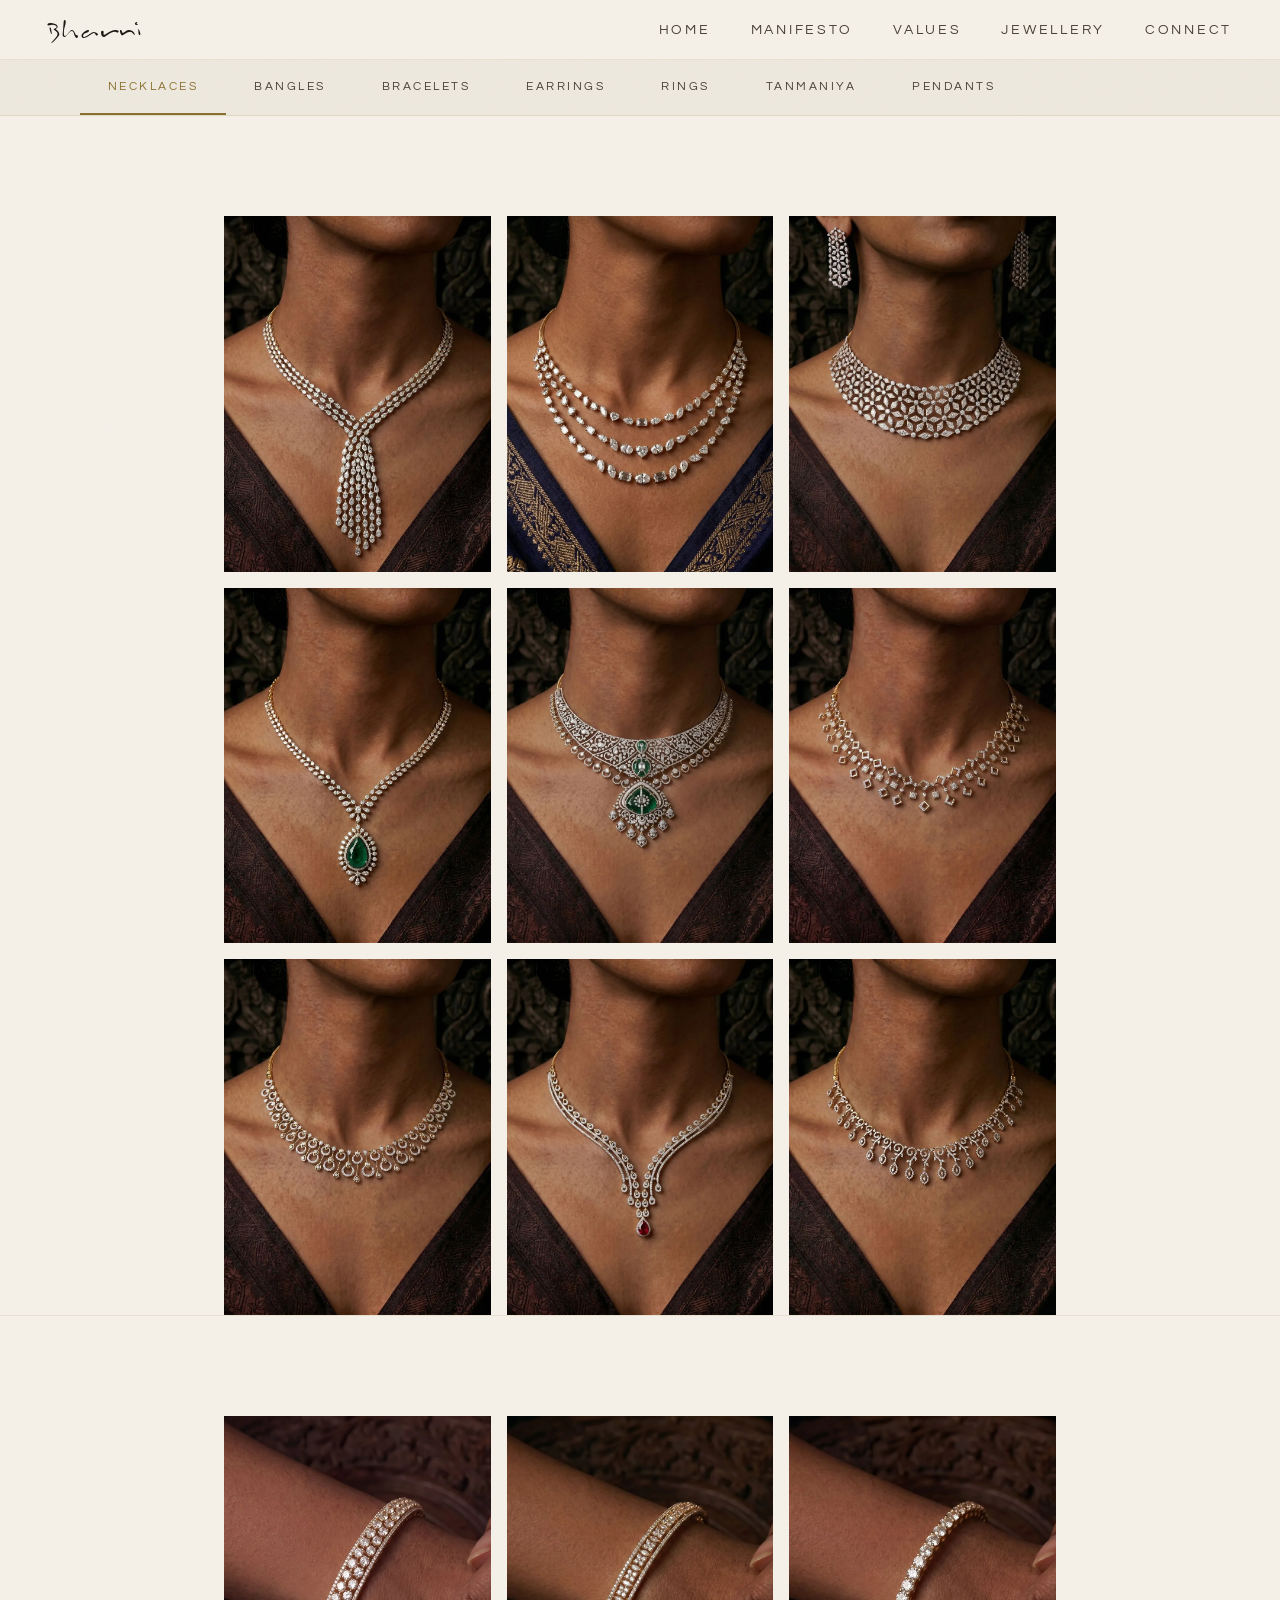
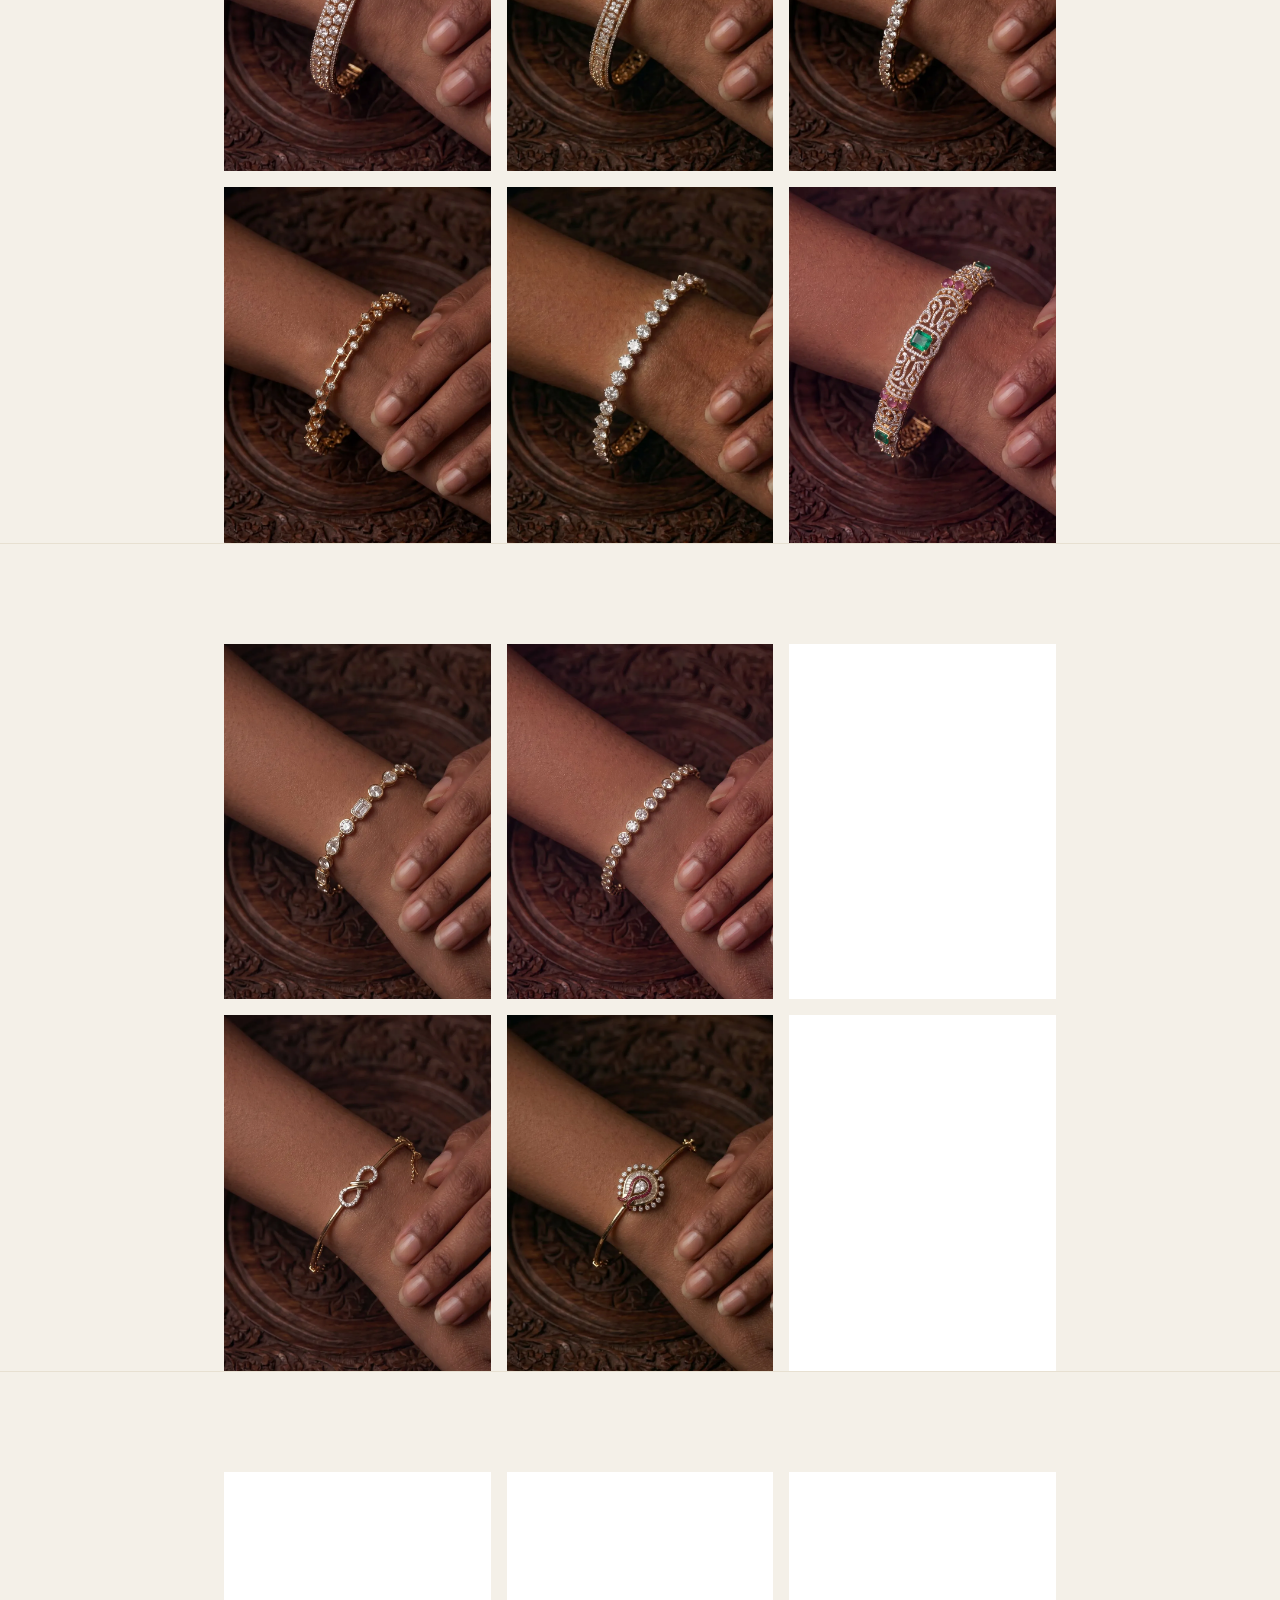
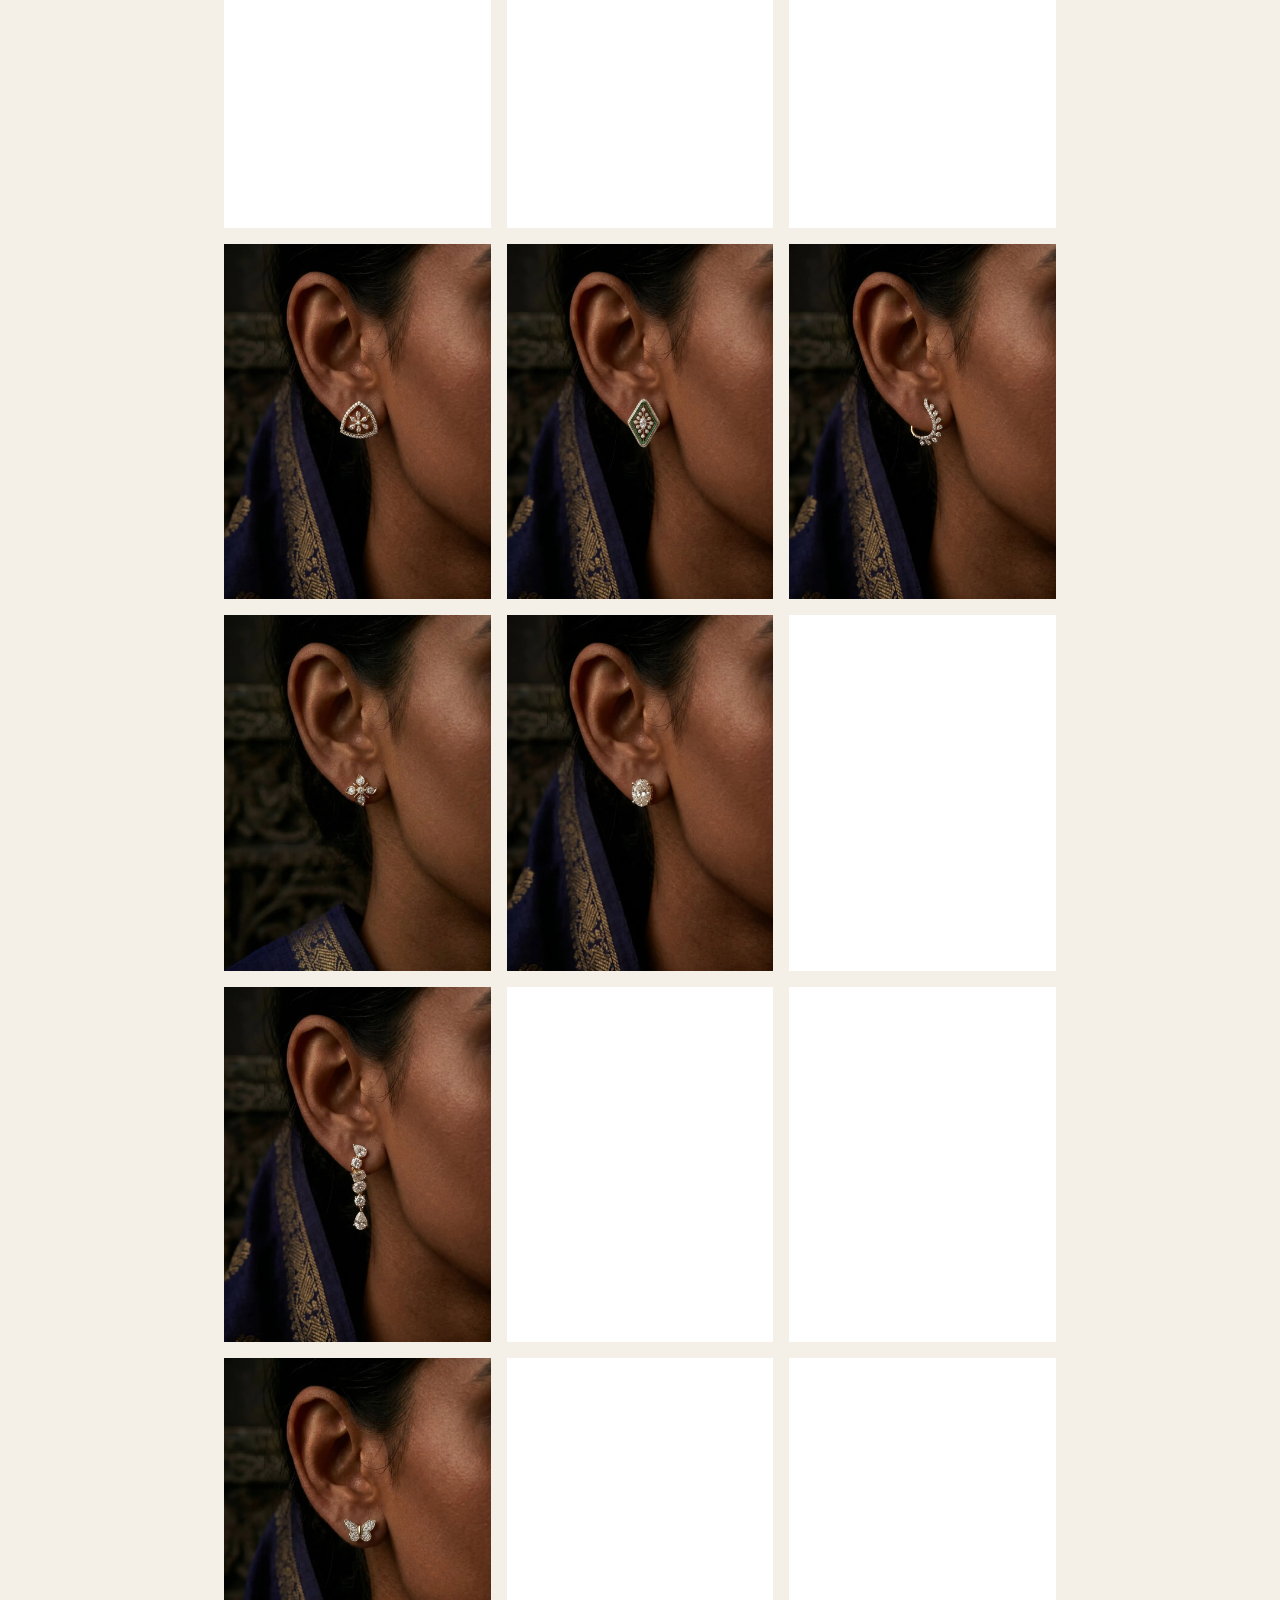
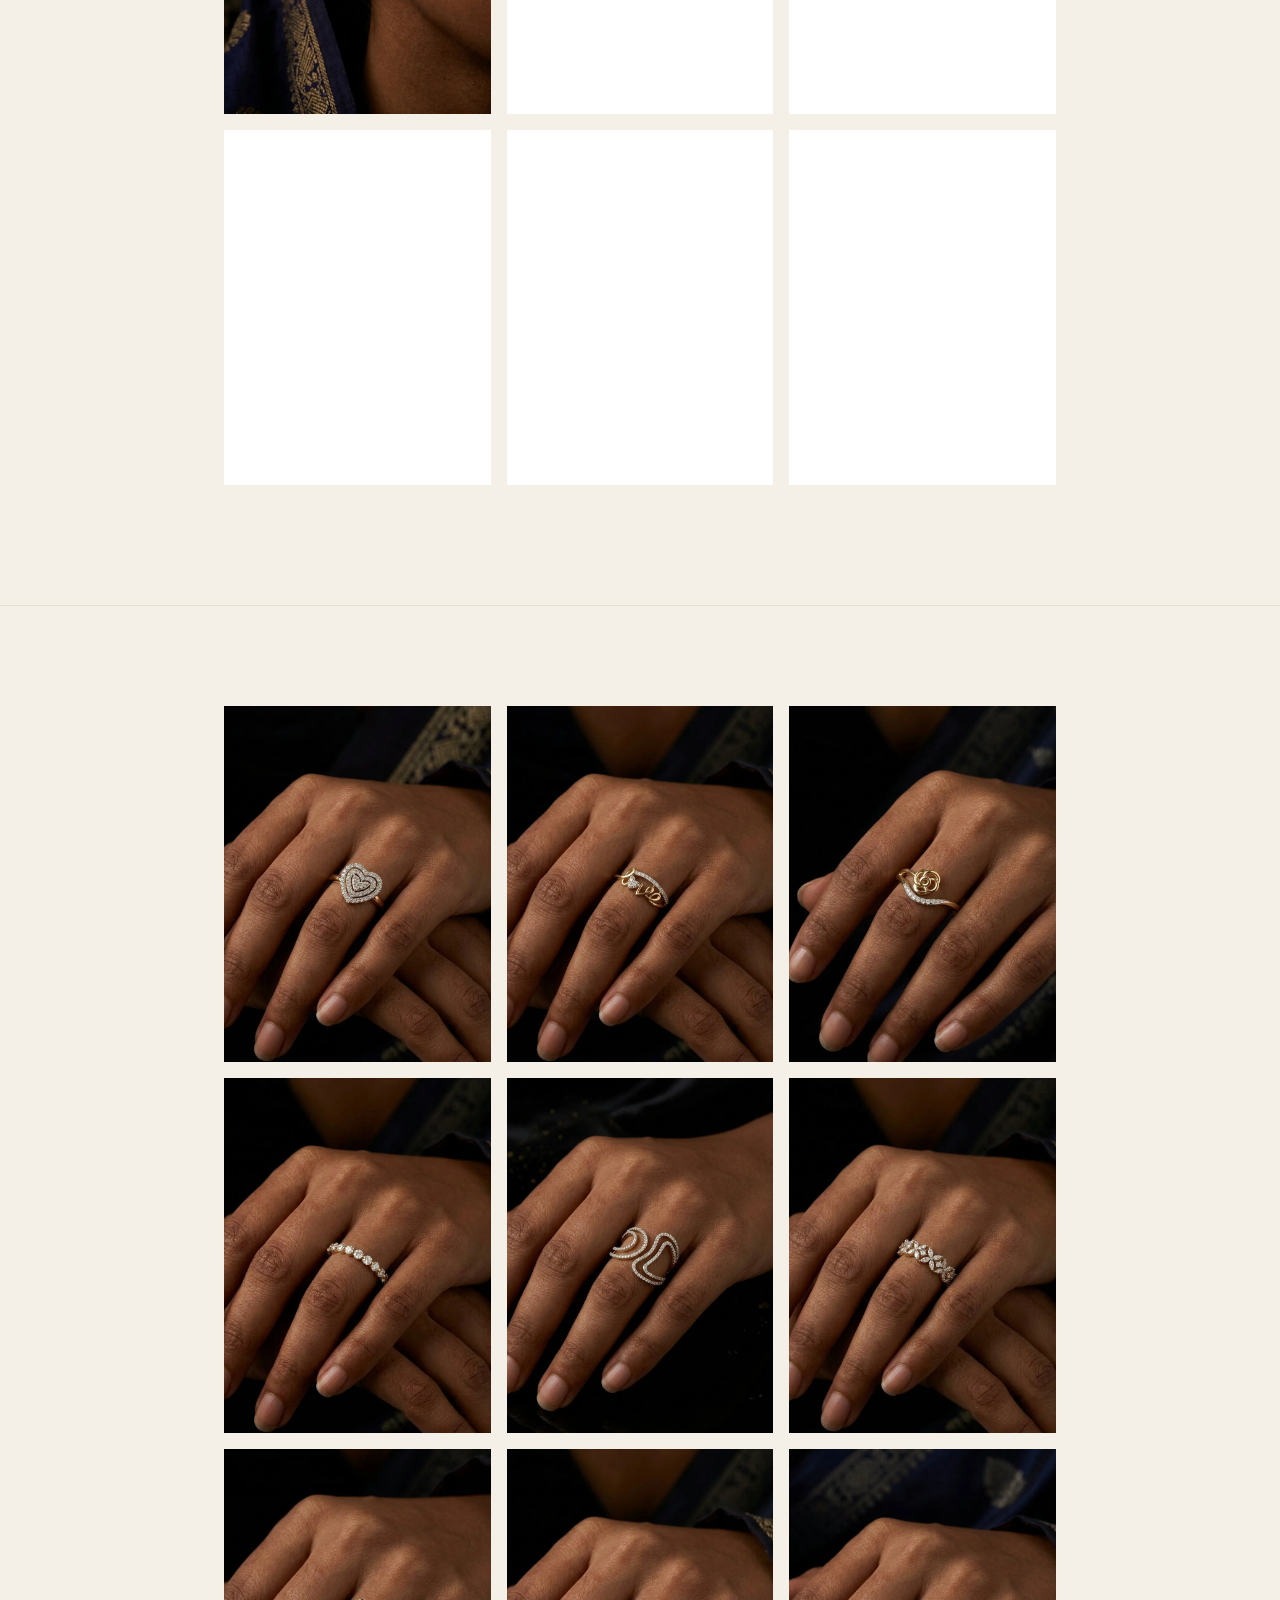
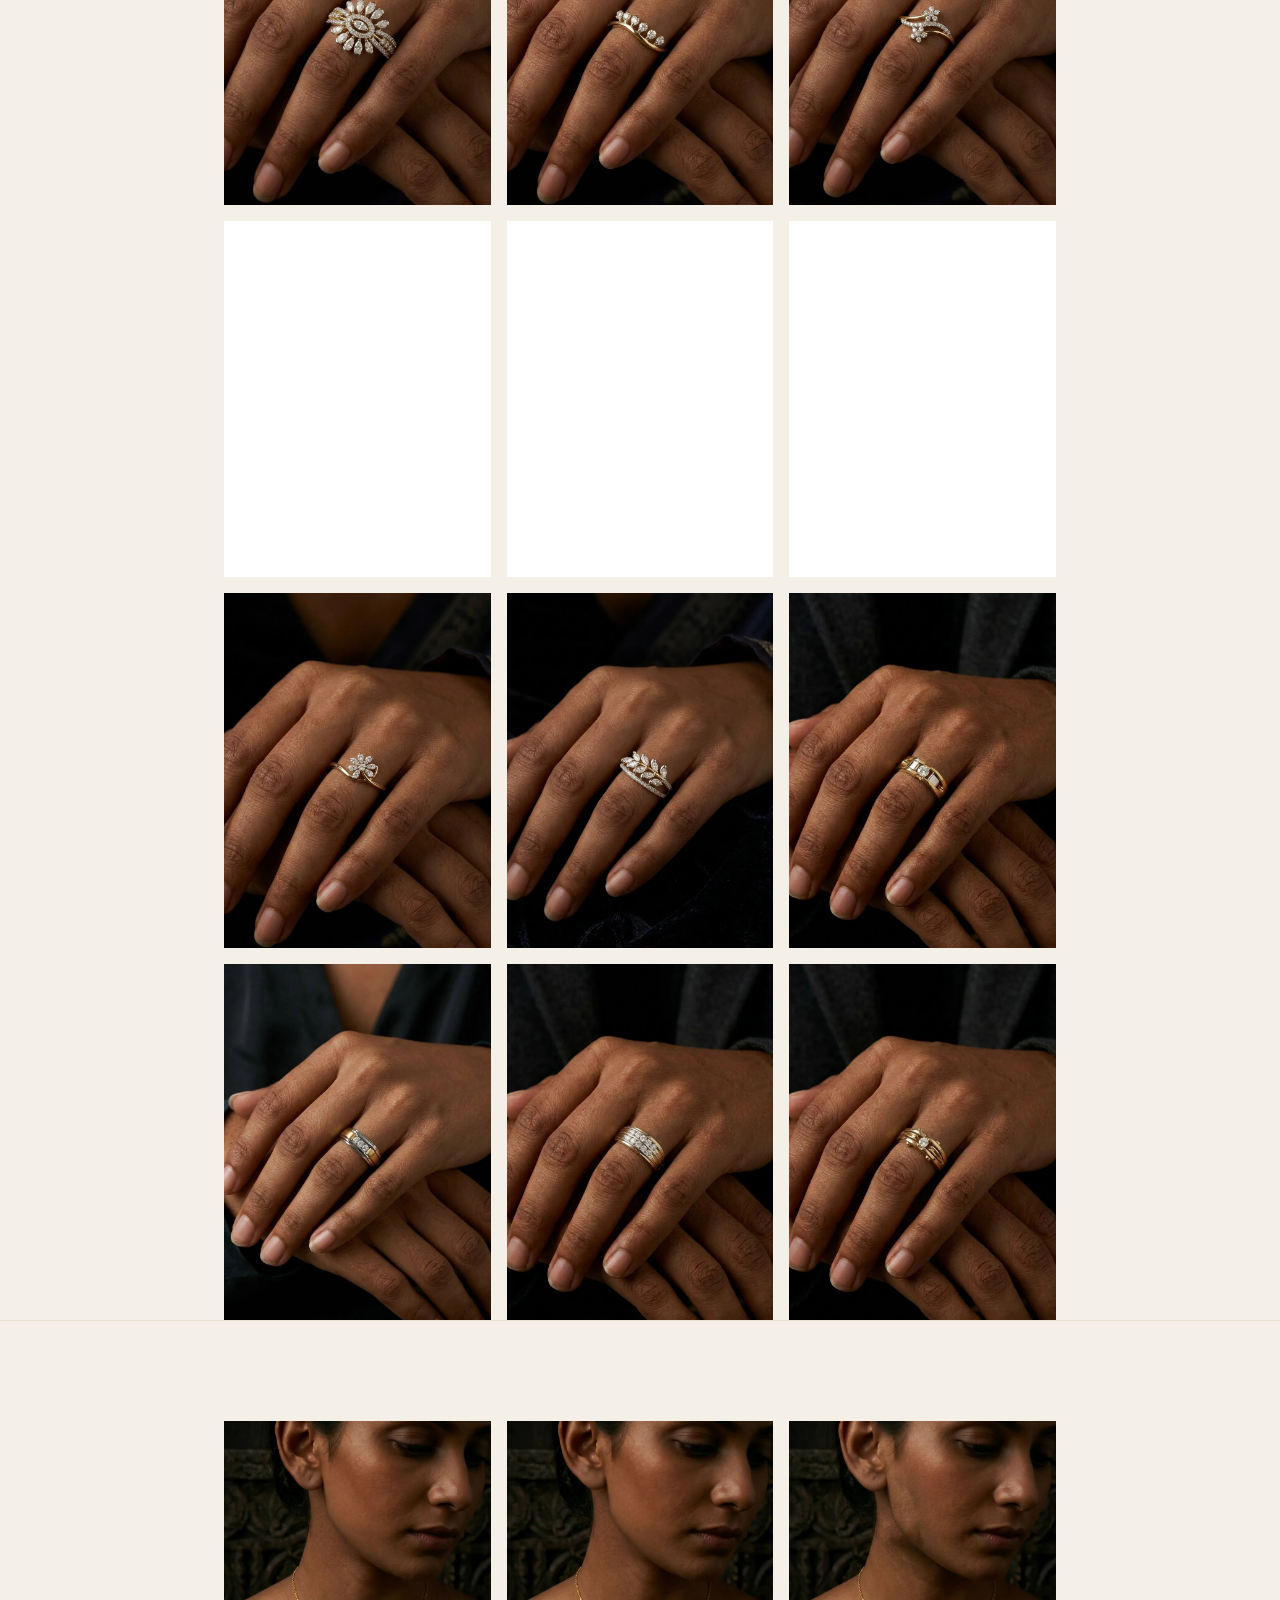
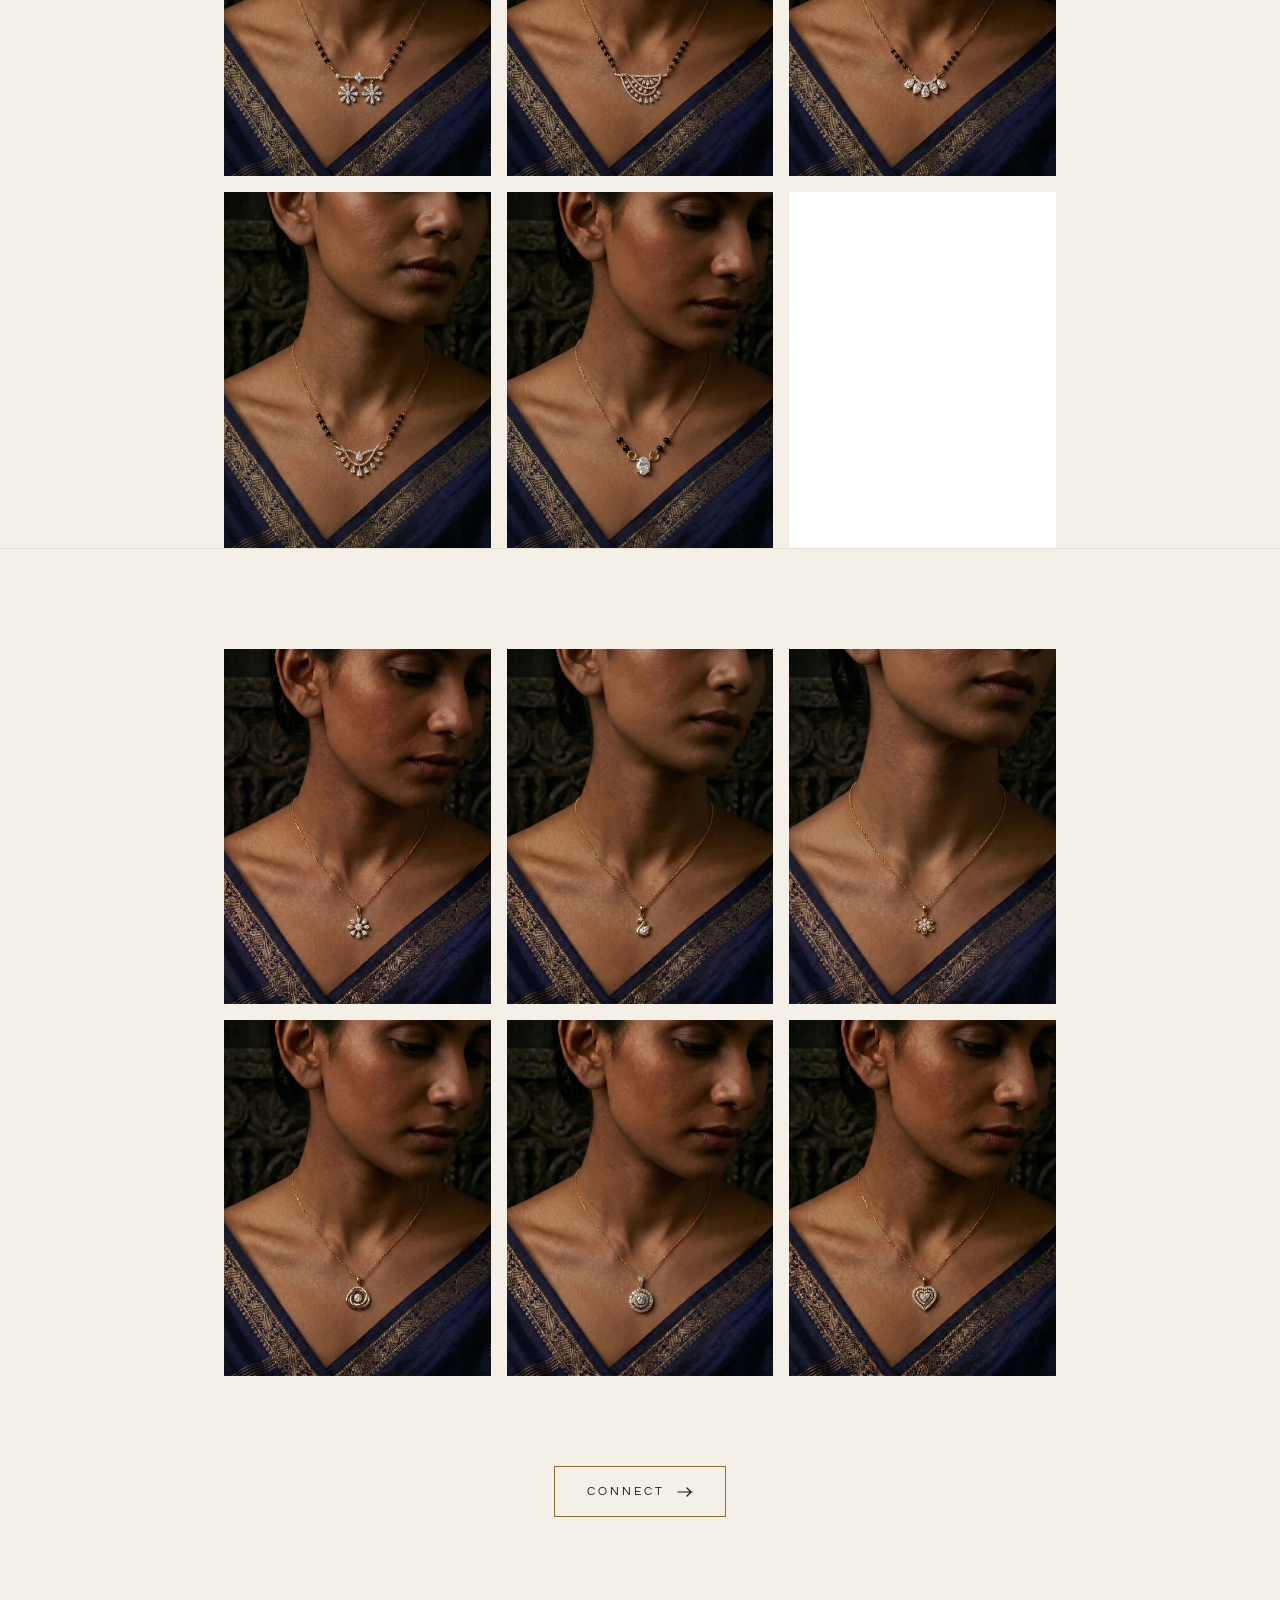
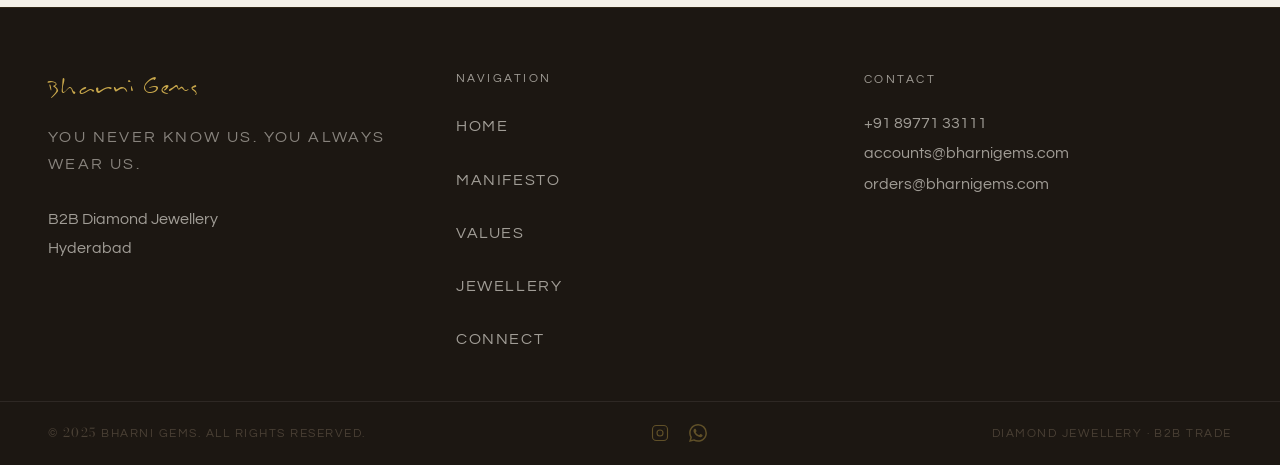
==== commit e5dbcd44: "SEO Optimization" ====
--- a/pages/collections_light.html
+++ b/pages/collections_light.html
@@ -7,7 +7,18 @@
   <link rel="preconnect" href="https://fonts.gstatic.com" crossorigin>
   <link rel="stylesheet" href="https://fonts.googleapis.com/css2?family=Questrial&family=Cinzel:wght@400;500&family=Bodoni+Moda:opsz,wght@6..96,400;6..96,500&display=swap">
 
-  <title>Collections — Bharni</title>
+  <title>Jewellery Collections — Bharni | B2B Diamond Necklaces, Rings & Bangles</title>
+  <meta name="description" content="Explore Bharni's B2B diamond jewellery collections — necklaces, rings, bangles, earrings, pendants and tanmaniya, crafted for retail partners across India.">
+  <link rel="canonical" href="https://bharnigems.com/pages/collections_light.html">
+  <meta property="og:type" content="website">
+  <meta property="og:title" content="Jewellery Collections — Bharni">
+  <meta property="og:description" content="B2B diamond jewellery collections — necklaces, rings, bangles, earrings, pendants and tanmaniya.">
+  <meta property="og:url" content="https://bharnigems.com/pages/collections_light.html">
+  <meta property="og:image" content="https://bharnigems.com/assets/images/og-image.jpg">
+  <meta name="twitter:card" content="summary_large_image">
+  <meta name="twitter:title" content="Jewellery Collections — Bharni">
+  <meta name="twitter:description" content="B2B diamond jewellery collections by Bharni.">
+  <meta name="twitter:image" content="https://bharnigems.com/assets/images/og-image.jpg">
   <link rel="stylesheet" href="../assets/css/global.css">
   <style>
     /* ── Sticky tab nav ─────────────────────────────────────── */
